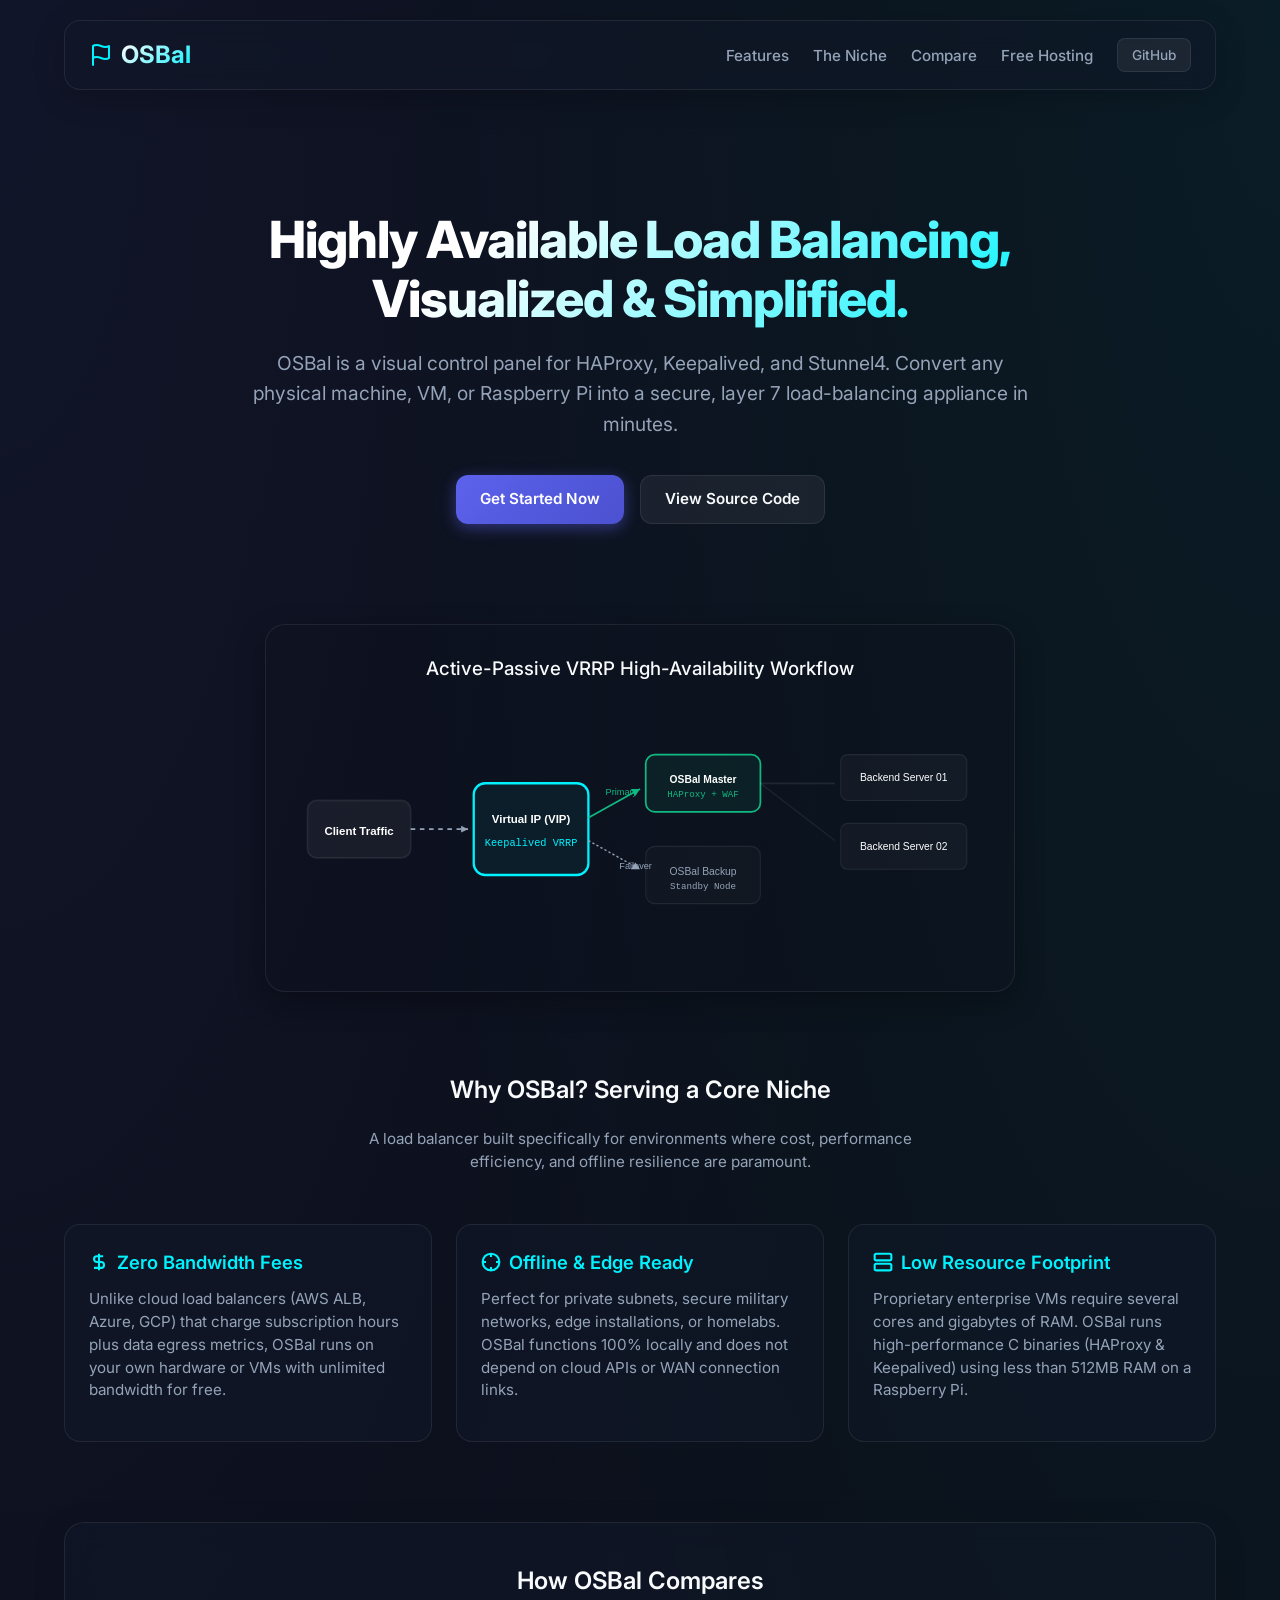
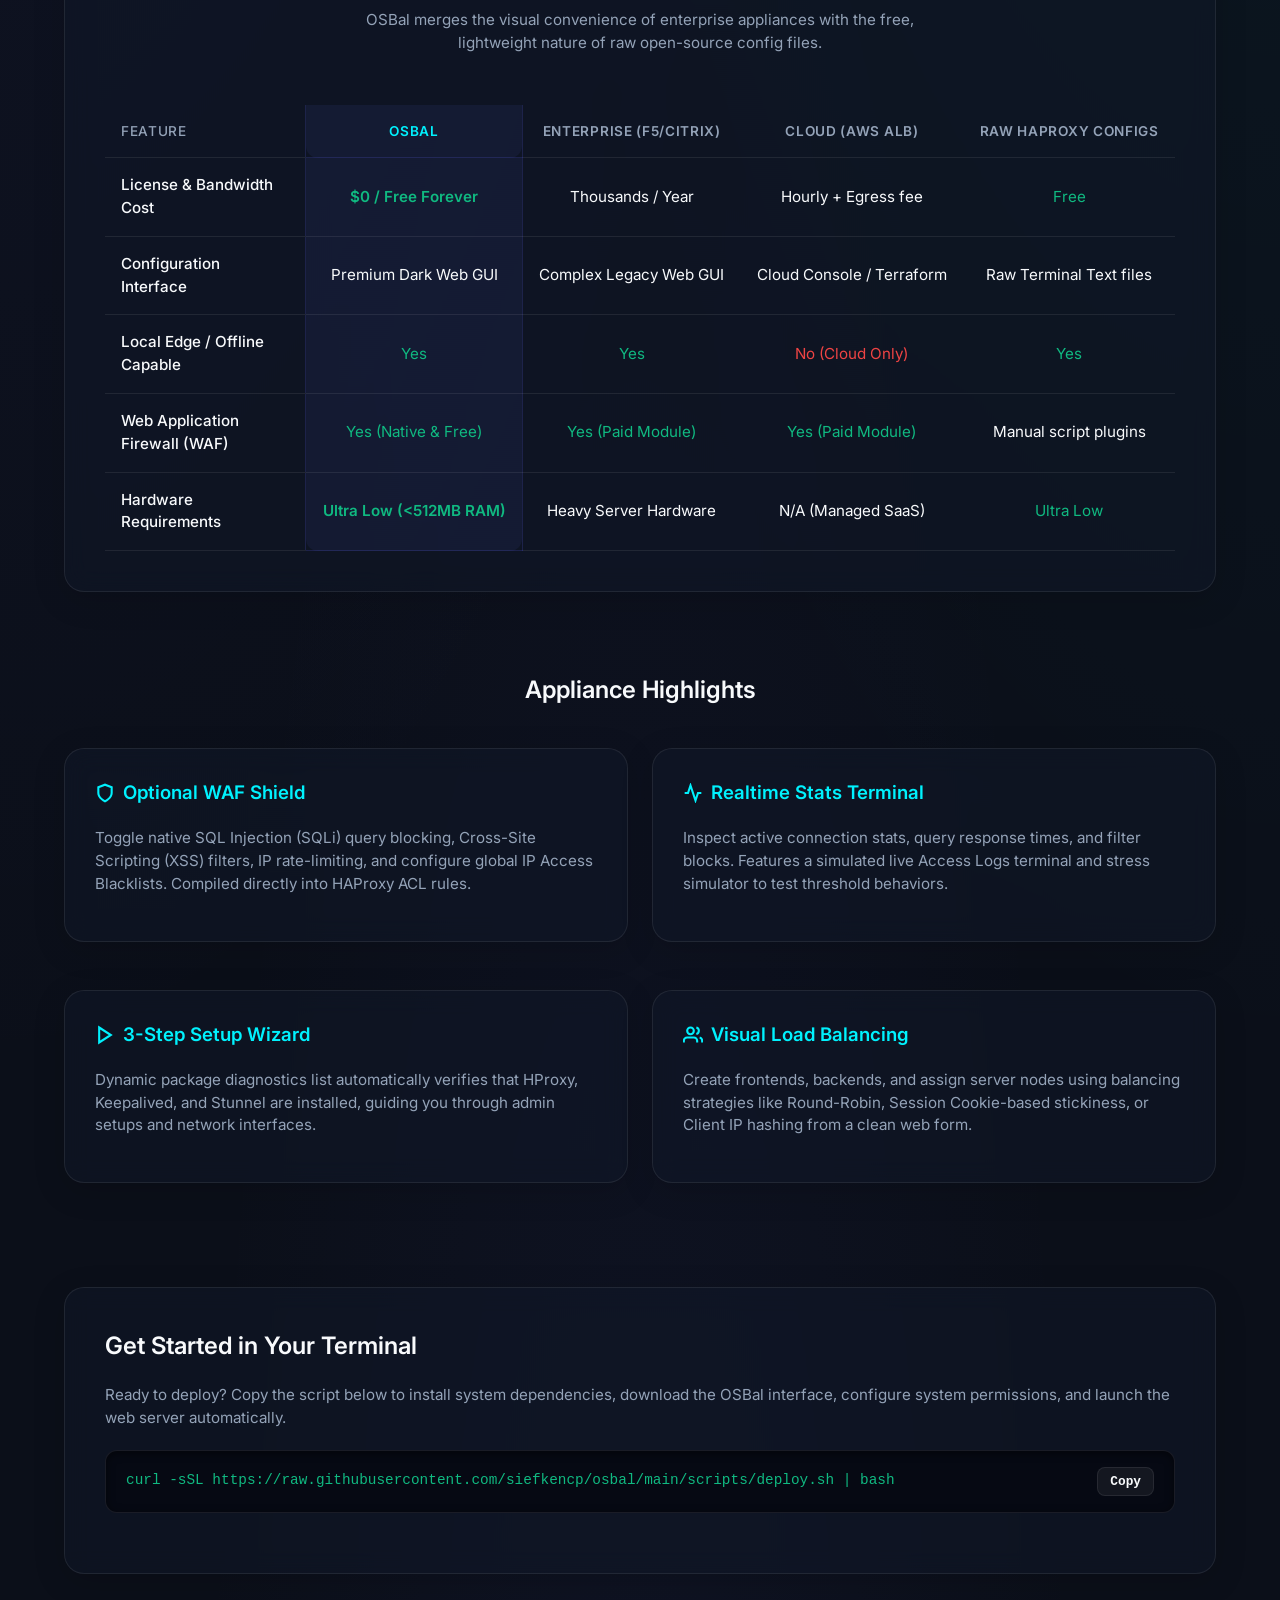
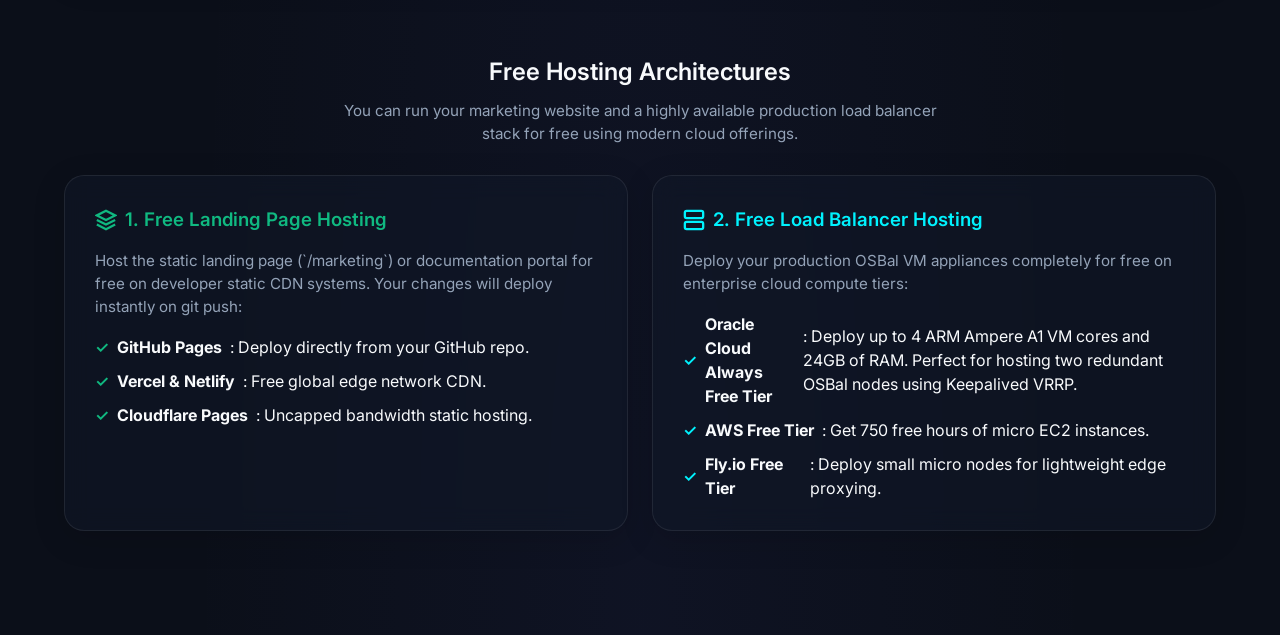
==== marketing/index.html @ f9af7995 "added marketing pages and made the install process easier" ====
<!DOCTYPE html>
<html lang="en">
<head>
    <meta charset="UTF-8">
    <meta name="viewport" content="width=device-width, initial-scale=1.0">
    <title>OSBal - Open Source Highly Available Loadbalancer Appliance</title>
    <link rel="stylesheet" href="/css/modern.css">
    <style>
        body {
            background-image: 
                radial-gradient(at 0% 0%, rgba(92, 98, 236, 0.08) 0px, transparent 50%),
                radial-gradient(at 100% 0%, rgba(0, 242, 254, 0.06) 0px, transparent 50%),
                radial-gradient(at 50% 100%, rgba(92, 98, 236, 0.05) 0px, transparent 50%);
            padding-bottom: 80px;
        }
        
        .hero {
            text-align: center;
            padding: 80px 0 60px 0;
            max-width: 800px;
            margin: 0 auto;
        }

        .hero h1 {
            font-size: 3.2rem;
            font-weight: 800;
            line-height: 1.15;
            background: linear-gradient(135deg, #ffffff 30%, var(--accent) 100%);
            -webkit-background-clip: text;
            -webkit-text-fill-color: transparent;
            margin-bottom: 20px;
            letter-spacing: -0.02em;
        }

        .hero p {
            font-size: 1.2rem;
            color: var(--text-muted);
            line-height: 1.6;
            margin-bottom: 35px;
        }

        .hero-btns {
            display: flex;
            gap: 16px;
            justify-content: center;
            flex-wrap: wrap;
        }

        /* SVG Diagram styles */
        .diagram-container {
            margin: 40px auto;
            max-width: 750px;
            background: rgba(13, 18, 30, 0.4);
            border: 1px solid var(--border-color);
            border-radius: 20px;
            padding: 30px;
            box-shadow: 0 10px 30px rgba(0,0,0,0.3);
        }

        .diagram-svg {
            width: 100%;
            height: auto;
        }

        /* Niche Section */
        .niche-container {
            display: grid;
            grid-template-columns: 1fr 1fr 1fr;
            gap: 24px;
            margin: 50px 0;
        }

        .niche-card {
            background: var(--bg-card);
            border: 1px solid var(--border-color);
            border-radius: 16px;
            padding: 24px;
            transition: transform 0.2s ease;
        }
        
        .niche-card:hover {
            transform: translateY(-2px);
            border-color: rgba(0, 242, 254, 0.25);
        }

        .niche-card h3 {
            color: var(--accent);
            font-size: 1.15rem;
            margin-bottom: 12px;
            display: flex;
            align-items: center;
            gap: 8px;
        }

        /* Feature Matrix Table */
        .matrix-table {
            width: 100%;
            border-collapse: collapse;
            margin-top: 20px;
            text-align: center;
        }

        .matrix-table th, .matrix-table td {
            padding: 16px;
            border-bottom: 1px solid var(--border-color);
        }

        .matrix-table th {
            color: var(--text-muted);
            font-size: 0.85rem;
            text-transform: uppercase;
            letter-spacing: 0.05em;
            font-weight: 600;
        }

        .matrix-table td {
            font-size: 0.95rem;
        }

        .matrix-table td:first-child, .matrix-table th:first-child {
            text-align: left;
            font-weight: 500;
            max-width: 200px;
        }
        
        .matrix-table .highlight-col {
            background: rgba(92, 98, 236, 0.08);
            border-left: 1px solid rgba(92, 98, 236, 0.2);
            border-right: 1px solid rgba(92, 98, 236, 0.2);
        }
        
        .matrix-table tr:last-child .highlight-col {
            border-bottom: 1px solid rgba(92, 98, 236, 0.2);
            border-bottom-left-radius: 12px;
            border-bottom-right-radius: 12px;
        }

        /* CLI Code Box */
        .code-box {
            background: #060913;
            border: 1px solid var(--border-color);
            border-radius: 12px;
            padding: 16px 20px;
            font-family: monospace;
            color: #10b981;
            font-size: 0.9rem;
            display: flex;
            justify-content: space-between;
            align-items: center;
            margin: 20px 0;
            box-shadow: inset 0 2px 8px rgba(0,0,0,0.5);
        }

        /* Hosting Cards */
        .hosting-grid {
            display: grid;
            grid-template-columns: 1fr 1fr;
            gap: 24px;
            margin-top: 24px;
        }

        @media (max-width: 768px) {
            .niche-container, .hosting-grid {
                grid-template-columns: 1fr;
            }
            .hero h1 {
                font-size: 2.3rem;
            }
        }
    </style>
</head>
<body>
    <div class="container">
        <!-- Header Nav -->
        <nav class="navbar-custom" style="margin-top: 20px;">
            <a class="navbar-brand-custom" href="#">
                <svg width="24" height="24" viewBox="0 0 24 24" fill="none" stroke="currentColor" stroke-width="2" stroke-linecap="round" stroke-linejoin="round" style="color: var(--accent);"><path d="M4 15s1-1 4-1 5 2 8 2 4-1 4-1V3s-1 1-4 1-5-2-8-2-4 1-4 1z"></path><line x1="4" y1="22" x2="4" y2="15"></line></svg>
                OSBal
            </a>
            <ul class="nav-links">
                <li><a href="#features">Features</a></li>
                <li><a href="#niche">The Niche</a></li>
                <li><a href="#compare">Compare</a></li>
                <li><a href="#hosting">Free Hosting</a></li>
                <li><a href="https://github.com/siefkencp/osbal" target="_blank" class="btn btn-secondary" style="padding: 6px 14px; font-size: 0.85rem; border-radius: 8px;">GitHub</a></li>
            </ul>
        </nav>

        <!-- Hero Section -->
        <header class="hero">
            <h1>Highly Available Load Balancing,<br>Visualized & Simplified.</h1>
            <p>OSBal is a visual control panel for HAProxy, Keepalived, and Stunnel4. Convert any physical machine, VM, or Raspberry Pi into a secure, layer 7 load-balancing appliance in minutes.</p>
            <div class="hero-btns">
                <a href="#install" class="btn btn-primary">Get Started Now</a>
                <a href="https://github.com/siefkencp/osbal" target="_blank" class="btn btn-secondary">View Source Code</a>
            </div>
        </header>

        <!-- Dynamic Architecture Diagram -->
        <section class="diagram-container">
            <h3 style="text-align: center; margin-bottom: 20px; font-weight: 500;">Active-Passive VRRP High-Availability Workflow</h3>
            <svg class="diagram-svg" viewBox="0 0 600 220">
                <!-- User Browser node -->
                <rect x="10" y="85" width="90" height="50" rx="8" fill="rgba(255,255,255,0.05)" stroke="var(--border-color)" stroke-width="1.5"/>
                <text x="55" y="115" fill="#fff" font-size="10" font-family="sans-serif" text-anchor="middle" font-weight="600">Client Traffic</text>
                
                <!-- Client flow line -->
                <line x1="100" y1="110" x2="150" y2="110" stroke="var(--text-muted)" stroke-width="1.5" stroke-dasharray="4"/>
                <polygon points="150,110 144,107 144,113" fill="var(--text-muted)"/>
                
                <!-- VIP node -->
                <rect x="155" y="70" width="100" height="80" rx="10" fill="rgba(0, 242, 254, 0.05)" stroke="var(--accent)" stroke-width="2"/>
                <text x="205" y="105" fill="#fff" font-size="10" font-family="sans-serif" text-anchor="middle" font-weight="600">Virtual IP (VIP)</text>
                <text x="205" y="125" fill="var(--accent)" font-size="9" font-family="monospace" text-anchor="middle">Keepalived VRRP</text>

                <!-- Flow VIP to LB Master -->
                <path d="M255,100 L300,75" stroke="var(--success)" stroke-width="1.5"/>
                <polygon points="300,75 292,75 296,81" fill="var(--success)"/>
                <text x="270" y="80" fill="var(--success)" font-size="8" font-family="sans-serif">Primary</text>

                <!-- Flow VIP to LB Backup -->
                <path d="M255,120 L300,145" stroke="var(--text-muted)" stroke-width="1.2" stroke-dasharray="2"/>
                <polygon points="300,145 296,139 292,145" fill="var(--text-muted)"/>
                <text x="282" y="145" fill="var(--text-muted)" font-size="8" font-family="sans-serif">Failover</text>

                <!-- LB Node Master -->
                <rect x="305" y="45" width="100" height="50" rx="8" fill="rgba(16, 185, 129, 0.08)" stroke="var(--success)" stroke-width="1.5"/>
                <text x="355" y="70" fill="#fff" font-size="9" font-family="sans-serif" text-anchor="middle" font-weight="600">OSBal Master</text>
                <text x="355" y="82" fill="var(--success)" font-size="8" font-family="monospace" text-anchor="middle">HAProxy + WAF</text>

                <!-- LB Node Backup -->
                <rect x="305" y="125" width="100" height="50" rx="8" fill="rgba(255,255,255,0.02)" stroke="var(--border-color)" stroke-width="1"/>
                <text x="355" y="150" fill="var(--text-muted)" font-size="9" font-family="sans-serif" text-anchor="middle">OSBal Backup</text>
                <text x="355" y="162" fill="var(--text-muted)" font-size="8" font-family="monospace" text-anchor="middle">Standby Node</text>

                <!-- Outputs lines to Backend servers -->
                <path d="M405,70 L470,70" stroke="var(--border-color)" stroke-width="1.5"/>
                <path d="M405,70 L470,120" stroke="var(--border-color)" stroke-width="1"/>
                
                <!-- Backend Server Node 1 -->
                <rect x="475" y="45" width="110" height="40" rx="6" fill="rgba(255,255,255,0.03)" stroke="var(--border-color)" stroke-width="1"/>
                <text x="530" y="68" fill="#fff" font-size="9" font-family="sans-serif" text-anchor="middle">Backend Server 01</text>
                
                <!-- Backend Server Node 2 -->
                <rect x="475" y="105" width="110" height="40" rx="6" fill="rgba(255,255,255,0.03)" stroke="var(--border-color)" stroke-width="1"/>
                <text x="530" y="128" fill="#fff" font-size="9" font-family="sans-serif" text-anchor="middle">Backend Server 02</text>
            </svg>
        </section>

        <!-- The Niche Section -->
        <section id="niche" style="margin-top: 80px;">
            <h2 style="text-align: center;">Why OSBal? Serving a Core Niche</h2>
            <p style="text-align: center; max-width: 600px; margin: 0 auto 40px auto;">A load balancer built specifically for environments where cost, performance efficiency, and offline resilience are paramount.</p>
            
            <div class="niche-container">
                <div class="niche-card">
                    <h3>
                        <svg width="20" height="20" viewBox="0 0 24 24" fill="none" stroke="currentColor" stroke-width="2.5"><path d="M12 2v20M17 5H9.5a3.5 3.5 0 0 0 0 7h5a3.5 3.5 0 0 1 0 7H6"></path></svg>
                        Zero Bandwidth Fees
                    </h3>
                    <p>Unlike cloud load balancers (AWS ALB, Azure, GCP) that charge subscription hours plus data egress metrics, OSBal runs on your own hardware or VMs with unlimited bandwidth for free.</p>
                </div>
                <div class="niche-card">
                    <h3>
                        <svg width="20" height="20" viewBox="0 0 24 24" fill="none" stroke="currentColor" stroke-width="2.5"><circle cx="12" cy="12" r="10"></circle><line x1="22" y1="12" x2="18" y2="12"></line><line x1="6" y1="12" x2="2" y2="12"></line><line x1="12" y1="6" x2="12" y2="2"></line><line x1="12" y1="22" x2="12" y2="18"></line></svg>
                        Offline & Edge Ready
                    </h3>
                    <p>Perfect for private subnets, secure military networks, edge installations, or homelabs. OSBal functions 100% locally and does not depend on cloud APIs or WAN connection links.</p>
                </div>
                <div class="niche-card">
                    <h3>
                        <svg width="20" height="20" viewBox="0 0 24 24" fill="none" stroke="currentColor" stroke-width="2.5"><rect x="2" y="2" width="20" height="8" rx="2" ry="2"></rect><rect x="2" y="14" width="20" height="8" rx="2" ry="2"></rect><line x1="6" y1="6" x2="6.01" y2="6"></line><line x1="6" y1="18" x2="6.01" y2="18"></line></svg>
                        Low Resource Footprint
                    </h3>
                    <p>Proprietary enterprise VMs require several cores and gigabytes of RAM. OSBal runs high-performance C binaries (HAProxy & Keepalived) using less than 512MB RAM on a Raspberry Pi.</p>
                </div>
            </div>
        </section>

        <!-- Comparison Matrix Section -->
        <section id="compare" class="card-glass" style="margin-top: 80px; padding: 40px;">
            <h2 style="text-align: center; margin-bottom: 10px;">How OSBal Compares</h2>
            <p style="text-align: center; max-width: 600px; margin: 0 auto 30px auto;">OSBal merges the visual convenience of enterprise appliances with the free, lightweight nature of raw open-source config files.</p>
            
            <div style="overflow-x: auto;">
                <table class="matrix-table">
                    <thead>
                        <tr>
                            <th>Feature</th>
                            <th class="highlight-col" style="color: var(--accent);">OSBal</th>
                            <th>Enterprise (F5/Citrix)</th>
                            <th>Cloud (AWS ALB)</th>
                            <th>Raw HAProxy Configs</th>
                        </tr>
                    </thead>
                    <tbody>
                        <tr>
                            <td>License & Bandwidth Cost</td>
                            <td class="highlight-col" style="color: var(--success); font-weight: 600;">$0 / Free Forever</td>
                            <td>Thousands / Year</td>
                            <td>Hourly + Egress fee</td>
                            <td style="color: var(--success);">Free</td>
                        </tr>
                        <tr>
                            <td>Configuration Interface</td>
                            <td class="highlight-col">Premium Dark Web GUI</td>
                            <td>Complex Legacy Web GUI</td>
                            <td>Cloud Console / Terraform</td>
                            <td>Raw Terminal Text files</td>
                        </tr>
                        <tr>
                            <td>Local Edge / Offline Capable</td>
                            <td class="highlight-col" style="color: var(--success);">Yes</td>
                            <td style="color: var(--success);">Yes</td>
                            <td style="color: var(--danger);">No (Cloud Only)</td>
                            <td style="color: var(--success);">Yes</td>
                        </tr>
                        <tr>
                            <td>Web Application Firewall (WAF)</td>
                            <td class="highlight-col" style="color: var(--success);">Yes (Native & Free)</td>
                            <td style="color: var(--success);">Yes (Paid Module)</td>
                            <td style="color: var(--success);">Yes (Paid Module)</td>
                            <td>Manual script plugins</td>
                        </tr>
                        <tr>
                            <td>Hardware Requirements</td>
                            <td class="highlight-col" style="color: var(--success); font-weight:600;">Ultra Low (&lt;512MB RAM)</td>
                            <td>Heavy Server Hardware</td>
                            <td>N/A (Managed SaaS)</td>
                            <td style="color: var(--success);">Ultra Low</td>
                        </tr>
                    </tbody>
                </table>
            </div>
        </section>

        <!-- Features Section -->
        <section id="features" style="margin-top: 80px;">
            <h2 style="text-align: center; margin-bottom: 40px;">Appliance Highlights</h2>
            <div class="grid-2">
                <div class="card-glass">
                    <h3 style="color: var(--accent); display:flex; align-items:center; gap:8px;">
                        <svg width="20" height="20" viewBox="0 0 24 24" fill="none" stroke="currentColor" stroke-width="2.5"><path d="M12 22s8-4 8-10V5l-8-3-8 3v7c0 6 8 10 8 10z"></path></svg>
                        Optional WAF Shield
                    </h3>
                    <p>Toggle native SQL Injection (SQLi) query blocking, Cross-Site Scripting (XSS) filters, IP rate-limiting, and configure global IP Access Blacklists. Compiled directly into HAProxy ACL rules.</p>
                </div>
                <div class="card-glass">
                    <h3 style="color: var(--accent); display:flex; align-items:center; gap:8px;">
                        <svg width="20" height="20" viewBox="0 0 24 24" fill="none" stroke="currentColor" stroke-width="2.5"><polyline points="22 12 18 12 15 21 9 3 6 12 2 12"></polyline></svg>
                        Realtime Stats Terminal
                    </h3>
                    <p>Inspect active connection stats, query response times, and filter blocks. Features a simulated live Access Logs terminal and stress simulator to test threshold behaviors.</p>
                </div>
                <div class="card-glass">
                    <h3 style="color: var(--accent); display:flex; align-items:center; gap:8px;">
                        <svg width="20" height="20" viewBox="0 0 24 24" fill="none" stroke="currentColor" stroke-width="2.5"><polygon points="5 3 19 12 5 21 5 3"></polygon></svg>
                        3-Step Setup Wizard
                    </h3>
                    <p>Dynamic package diagnostics list automatically verifies that HProxy, Keepalived, and Stunnel are installed, guiding you through admin setups and network interfaces.</p>
                </div>
                <div class="card-glass">
                    <h3 style="color: var(--accent); display:flex; align-items:center; gap:8px;">
                        <svg width="20" height="20" viewBox="0 0 24 24" fill="none" stroke="currentColor" stroke-width="2.5"><path d="M17 21v-2a4 4 0 0 0-4-4H5a4 4 0 0 0-4 4v2"></path><circle cx="9" cy="7" r="4"></circle><path d="M23 21v-2a4 4 0 0 0-3-3.87"></path><path d="M16 3.13a4 4 0 0 1 0 7.75"></path></svg>
                        Visual Load Balancing
                    </h3>
                    <p>Create frontends, backends, and assign server nodes using balancing strategies like Round-Robin, Session Cookie-based stickiness, or Client IP hashing from a clean web form.</p>
                </div>
            </div>
        </section>

        <!-- Install Commands Section -->
        <section id="install" class="card-glass" style="margin-top: 80px; padding: 40px;">
            <h2>Get Started in Your Terminal</h2>
            <p>Ready to deploy? Copy the script below to install system dependencies, download the OSBal interface, configure system permissions, and launch the web server automatically.</p>
            
            <div class="code-box">
                <span id="install-cmd">curl -sSL https://raw.githubusercontent.com/siefkencp/osbal/main/scripts/deploy.sh | bash</span>
                <button class="btn btn-secondary" onclick="navigator.clipboard.writeText(document.getElementById('install-cmd').innerText); alert('Copied deployment script!');" style="padding: 6px 12px; font-size: 0.8rem; border-radius: 8px;">Copy</button>
            </div>
        </section>

        <!-- Free Hosting Guide Section -->
        <section id="hosting" style="margin-top: 80px;">
            <h2 style="text-align: center; margin-bottom: 10px;">Free Hosting Architectures</h2>
            <p style="text-align: center; max-width: 600px; margin: 0 auto 30px auto;">You can run your marketing website and a highly available production load balancer stack for free using modern cloud offerings.</p>
            
            <div class="hosting-grid">
                <!-- Static Landing Page Hosting -->
                <div class="card-glass" style="padding: 30px;">
                    <h3 style="color: var(--success); display:flex; align-items:center; gap:8px; margin-bottom: 16px;">
                        <svg width="22" height="22" viewBox="0 0 24 24" fill="none" stroke="currentColor" stroke-width="2.5"><polygon points="12 2 2 7 12 12 22 7 12 2"></polygon><polyline points="2 17 12 22 22 17"></polyline><polyline points="2 12 12 17 22 12"></polyline></svg>
                        1. Free Landing Page Hosting
                    </h3>
                    <p>Host the static landing page (`/marketing`) or documentation portal for free on developer static CDN systems. Your changes will deploy instantly on git push:</p>
                    <ul style="list-style: none; margin-top: 16px; display: flex; flex-direction: column; gap: 10px;">
                        <li style="display:flex; align-items:center; gap:8px;">
                            <span style="color: var(--success); font-weight:600;">✓</span> <strong>GitHub Pages</strong>: Deploy directly from your GitHub repo.
                        </li>
                        <li style="display:flex; align-items:center; gap:8px;">
                            <span style="color: var(--success); font-weight:600;">✓</span> <strong>Vercel & Netlify</strong>: Free global edge network CDN.
                        </li>
                        <li style="display:flex; align-items:center; gap:8px;">
                            <span style="color: var(--success); font-weight:600;">✓</span> <strong>Cloudflare Pages</strong>: Uncapped bandwidth static hosting.
                        </li>
                    </ul>
                </div>

                <!-- Load Balancer Appliance Hosting -->
                <div class="card-glass" style="padding: 30px;">
                    <h3 style="color: var(--accent); display:flex; align-items:center; gap:8px; margin-bottom: 16px;">
                        <svg width="22" height="22" viewBox="0 0 24 24" fill="none" stroke="currentColor" stroke-width="2.5"><rect x="2" y="2" width="20" height="8" rx="2" ry="2"></rect><rect x="2" y="14" width="20" height="8" rx="2" ry="2"></rect><line x1="6" y1="6" x2="6.01" y2="6"></line><line x1="6" y1="18" x2="6.01" y2="18"></line></svg>
                        2. Free Load Balancer Hosting
                    </h3>
                    <p>Deploy your production OSBal VM appliances completely for free on enterprise cloud compute tiers:</p>
                    <ul style="list-style: none; margin-top: 16px; display: flex; flex-direction: column; gap: 10px;">
                        <li style="display:flex; align-items:center; gap:8px;">
                            <span style="color: var(--accent); font-weight:600;">✓</span> <strong>Oracle Cloud Always Free Tier</strong>: Deploy up to 4 ARM Ampere A1 VM cores and 24GB of RAM. Perfect for hosting two redundant OSBal nodes using Keepalived VRRP.
                        </li>
                        <li style="display:flex; align-items:center; gap:8px;">
                            <span style="color: var(--accent); font-weight:600;">✓</span> <strong>AWS Free Tier</strong>: Get 750 free hours of micro EC2 instances.
                        </li>
                        <li style="display:flex; align-items:center; gap:8px;">
                            <span style="color: var(--accent); font-weight:600;">✓</span> <strong>Fly.io Free Tier</strong>: Deploy small micro nodes for lightweight edge proxying.
                        </li>
                    </ul>
                </div>
            </div>
        </section>
    </div>
</body>
</html>
---- css/modern.css ----
@import url('https://fonts.googleapis.com/css2?family=Inter:wght@300;400;500;600;700&display=swap');

:root {
    --bg-main: #0b0f19;
    --bg-card: rgba(17, 25, 40, 0.55);
    --border-color: rgba(255, 255, 255, 0.08);
    --primary: #5c62ec;
    --primary-hover: #4b51cf;
    --primary-glow: rgba(92, 98, 236, 0.45);
    --accent: #00f2fe;
    --accent-glow: rgba(0, 242, 254, 0.3);
    --text-main: #f8fafc;
    --text-muted: #94a3b8;
    --success: #10b981;
    --danger: #ef4444;
    --warning: #f59e0b;
}

* {
    box-sizing: border-box;
    margin: 0;
    padding: 0;
}

body {
    font-family: 'Inter', -apple-system, BlinkMacSystemFont, "Segoe UI", Roboto, Helvetica, Arial, sans-serif;
    background-color: var(--bg-main);
    background-image: 
        radial-gradient(at 10% 10%, rgba(92, 98, 236, 0.08) 0px, transparent 50%),
        radial-gradient(at 90% 90%, rgba(0, 242, 254, 0.05) 0px, transparent 50%);
    color: var(--text-main);
    min-height: 100vh;
    padding-bottom: 50px;
    line-height: 1.5;
}

.container {
    max-width: 1200px;
    margin: 0 auto;
    padding: 0 24px;
}

/* Header & Navbar */
.navbar-custom {
    background: var(--bg-card);
    backdrop-filter: blur(12px);
    -webkit-backdrop-filter: blur(12px);
    border: 1px solid var(--border-color);
    border-radius: 16px;
    padding: 16px 24px;
    margin-bottom: 40px;
    display: flex;
    justify-content: space-between;
    align-items: center;
    box-shadow: 0 8px 32px 0 rgba(0, 0, 0, 0.2);
}

.navbar-brand-custom {
    font-size: 1.5rem;
    font-weight: 700;
    color: var(--text-main);
    text-decoration: none;
    background: linear-gradient(135deg, var(--text-main) 30%, var(--accent) 100%);
    -webkit-background-clip: text;
    -webkit-text-fill-color: transparent;
    display: flex;
    align-items: center;
    gap: 8px;
}

.nav-links {
    display: flex;
    gap: 24px;
    list-style: none;
    align-items: center;
}

.nav-links a {
    color: var(--text-muted);
    text-decoration: none;
    font-size: 0.95rem;
    font-weight: 500;
    transition: color 0.2s ease, transform 0.2s ease;
}

.nav-links a:hover, .nav-links .active a {
    color: var(--text-main);
    text-shadow: 0 0 10px rgba(255, 255, 255, 0.3);
}

/* Dropdown Menu */
.dropdown-custom {
    position: relative;
}

.dropdown-menu-custom {
    display: none;
    position: absolute;
    top: calc(100% + 12px);
    right: 0;
    background: rgba(13, 18, 30, 0.95);
    backdrop-filter: blur(16px);
    -webkit-backdrop-filter: blur(16px);
    border: 1px solid var(--border-color);
    border-radius: 12px;
    min-width: 200px;
    padding: 8px;
    z-index: 100;
    box-shadow: 0 10px 25px rgba(0,0,0,0.4);
}

.dropdown-custom:hover .dropdown-menu-custom {
    display: block;
}

.dropdown-menu-custom a {
    display: block;
    padding: 10px 14px;
    font-size: 0.9rem;
    border-radius: 8px;
}

.dropdown-menu-custom a:hover {
    background: rgba(255, 255, 255, 0.05);
    color: var(--accent);
}

/* Glassmorphism Cards */
.card-glass {
    background: var(--bg-card);
    backdrop-filter: blur(12px);
    -webkit-backdrop-filter: blur(12px);
    border: 1px solid var(--border-color);
    border-radius: 20px;
    padding: 30px;
    box-shadow: 0 8px 32px 0 rgba(0, 0, 0, 0.15);
    margin-bottom: 24px;
    transition: transform 0.3s cubic-bezier(0.16, 1, 0.3, 1), box-shadow 0.3s ease;
}

.card-glass:hover {
    transform: translateY(-2px);
    box-shadow: 0 12px 40px 0 rgba(92, 98, 236, 0.08);
}

/* Headings */
h1, h2, h3, h4 {
    font-weight: 600;
    color: var(--text-main);
    margin-bottom: 20px;
}

p {
    color: var(--text-muted);
    font-size: 0.95rem;
    margin-bottom: 15px;
}

/* Form Styles */
.form-group {
    margin-bottom: 20px;
}

.form-label {
    display: block;
    color: var(--text-muted);
    font-size: 0.85rem;
    font-weight: 600;
    text-transform: uppercase;
    letter-spacing: 0.05em;
    margin-bottom: 8px;
}

.form-control {
    width: 100%;
    background: rgba(255, 255, 255, 0.04);
    border: 1px solid var(--border-color);
    border-radius: 12px;
    padding: 14px 16px;
    font-family: inherit;
    font-size: 0.95rem;
    color: var(--text-main);
    outline: none;
    transition: border-color 0.2s, box-shadow 0.2s, background-color 0.2s;
}

.form-control:focus {
    border-color: var(--primary);
    box-shadow: 0 0 0 3px var(--primary-glow);
    background: rgba(255, 255, 255, 0.06);
}

.form-control::placeholder {
    color: rgba(255, 255, 255, 0.25);
}

/* Custom Radios and Checkboxes */
.radio-group {
    display: flex;
    flex-direction: column;
    gap: 12px;
    margin-top: 8px;
}

.radio-label {
    display: flex;
    align-items: center;
    gap: 10px;
    cursor: pointer;
    color: var(--text-muted);
    font-size: 0.95rem;
    transition: color 0.2s;
}

.radio-label:hover {
    color: var(--text-main);
}

.radio-label input[type="radio"] {
    appearance: none;
    background-color: rgba(255, 255, 255, 0.05);
    border: 1px solid var(--border-color);
    width: 20px;
    height: 20px;
    border-radius: 50%;
    outline: none;
    display: grid;
    place-content: center;
    transition: border-color 0.2s, background-color 0.2s;
}

.radio-label input[type="radio"]::before {
    content: "";
    width: 10px;
    height: 10px;
    border-radius: 50%;
    transform: scale(0);
    transition: transform 0.15s ease-in-out;
    background-color: var(--accent);
    box-shadow: 0 0 10px var(--accent-glow);
}

.radio-label input[type="radio"]:checked {
    border-color: var(--accent);
    background-color: rgba(0, 242, 254, 0.1);
}

.radio-label input[type="radio"]:checked::before {
    transform: scale(1);
}

/* Buttons */
.btn {
    display: inline-flex;
    align-items: center;
    justify-content: center;
    padding: 12px 24px;
    font-family: inherit;
    font-size: 0.95rem;
    font-weight: 600;
    border-radius: 12px;
    border: none;
    cursor: pointer;
    transition: all 0.2s ease;
    text-decoration: none;
    gap: 8px;
}

.btn-primary {
    background: linear-gradient(135deg, var(--primary) 0%, var(--primary-hover) 100%);
    color: #fff;
    box-shadow: 0 4px 15px var(--primary-glow);
}

.btn-primary:hover {
    transform: translateY(-1px);
    box-shadow: 0 6px 20px var(--primary-glow);
    filter: brightness(1.1);
}

.btn-secondary {
    background: rgba(255, 255, 255, 0.06);
    border: 1px solid var(--border-color);
    color: var(--text-main);
}

.btn-secondary:hover {
    background: rgba(255, 255, 255, 0.1);
}

.btn-danger {
    background: var(--danger);
    color: #fff;
    box-shadow: 0 4px 15px rgba(239, 68, 68, 0.3);
}

.btn-danger:hover {
    transform: translateY(-1px);
    box-shadow: 0 6px 20px rgba(239, 68, 68, 0.4);
}

/* Badge/Labels */
.badge {
    display: inline-block;
    padding: 4px 8px;
    border-radius: 6px;
    font-size: 0.75rem;
    font-weight: 600;
    text-transform: uppercase;
    letter-spacing: 0.05em;
}

.badge-success {
    background: rgba(16, 185, 129, 0.15);
    color: var(--success);
    border: 1px solid rgba(16, 185, 129, 0.2);
}

.badge-danger {
    background: rgba(239, 68, 68, 0.15);
    color: var(--danger);
    border: 1px solid rgba(239, 68, 68, 0.2);
}

/* List Groups */
.list-group {
    display: flex;
    flex-direction: column;
    gap: 12px;
}

.list-item {
    background: rgba(255, 255, 255, 0.02);
    border: 1px solid var(--border-color);
    border-radius: 12px;
    padding: 16px 20px;
    display: flex;
    justify-content: space-between;
    align-items: center;
    transition: background-color 0.2s, border-color 0.2s;
    text-decoration: none;
    color: inherit;
}

.list-item:hover {
    background: rgba(255, 255, 255, 0.04);
    border-color: rgba(255, 255, 255, 0.15);
}

/* Table styles */
.table-custom {
    width: 100%;
    border-collapse: collapse;
    margin-top: 20px;
}

.table-custom th, .table-custom td {
    padding: 14px 16px;
    text-align: left;
    border-bottom: 1px solid var(--border-color);
}

.table-custom th {
    color: var(--text-muted);
    font-size: 0.8rem;
    font-weight: 600;
    text-transform: uppercase;
    letter-spacing: 0.05em;
}

.table-custom td {
    font-size: 0.95rem;
}

/* Layout helpers */
.grid-2 {
    display: grid;
    grid-template-columns: 1fr 1fr;
    gap: 24px;
}

@media (max-width: 768px) {
    .grid-2 {
        grid-template-columns: 1fr;
    }
    .navbar-custom {
        flex-direction: column;
        gap: 16px;
    }
}

/* SVG Chart styling */
.chart-svg {
    width: 100%;
    height: 250px;
}

.chart-grid {
    stroke: rgba(255, 255, 255, 0.05);
    stroke-width: 1px;
}

.chart-line {
    fill: none;
    stroke: var(--accent);
    stroke-width: 3px;
    stroke-linecap: round;
}

.chart-area {
    fill: url(#chart-gradient);
    opacity: 0.35;
}
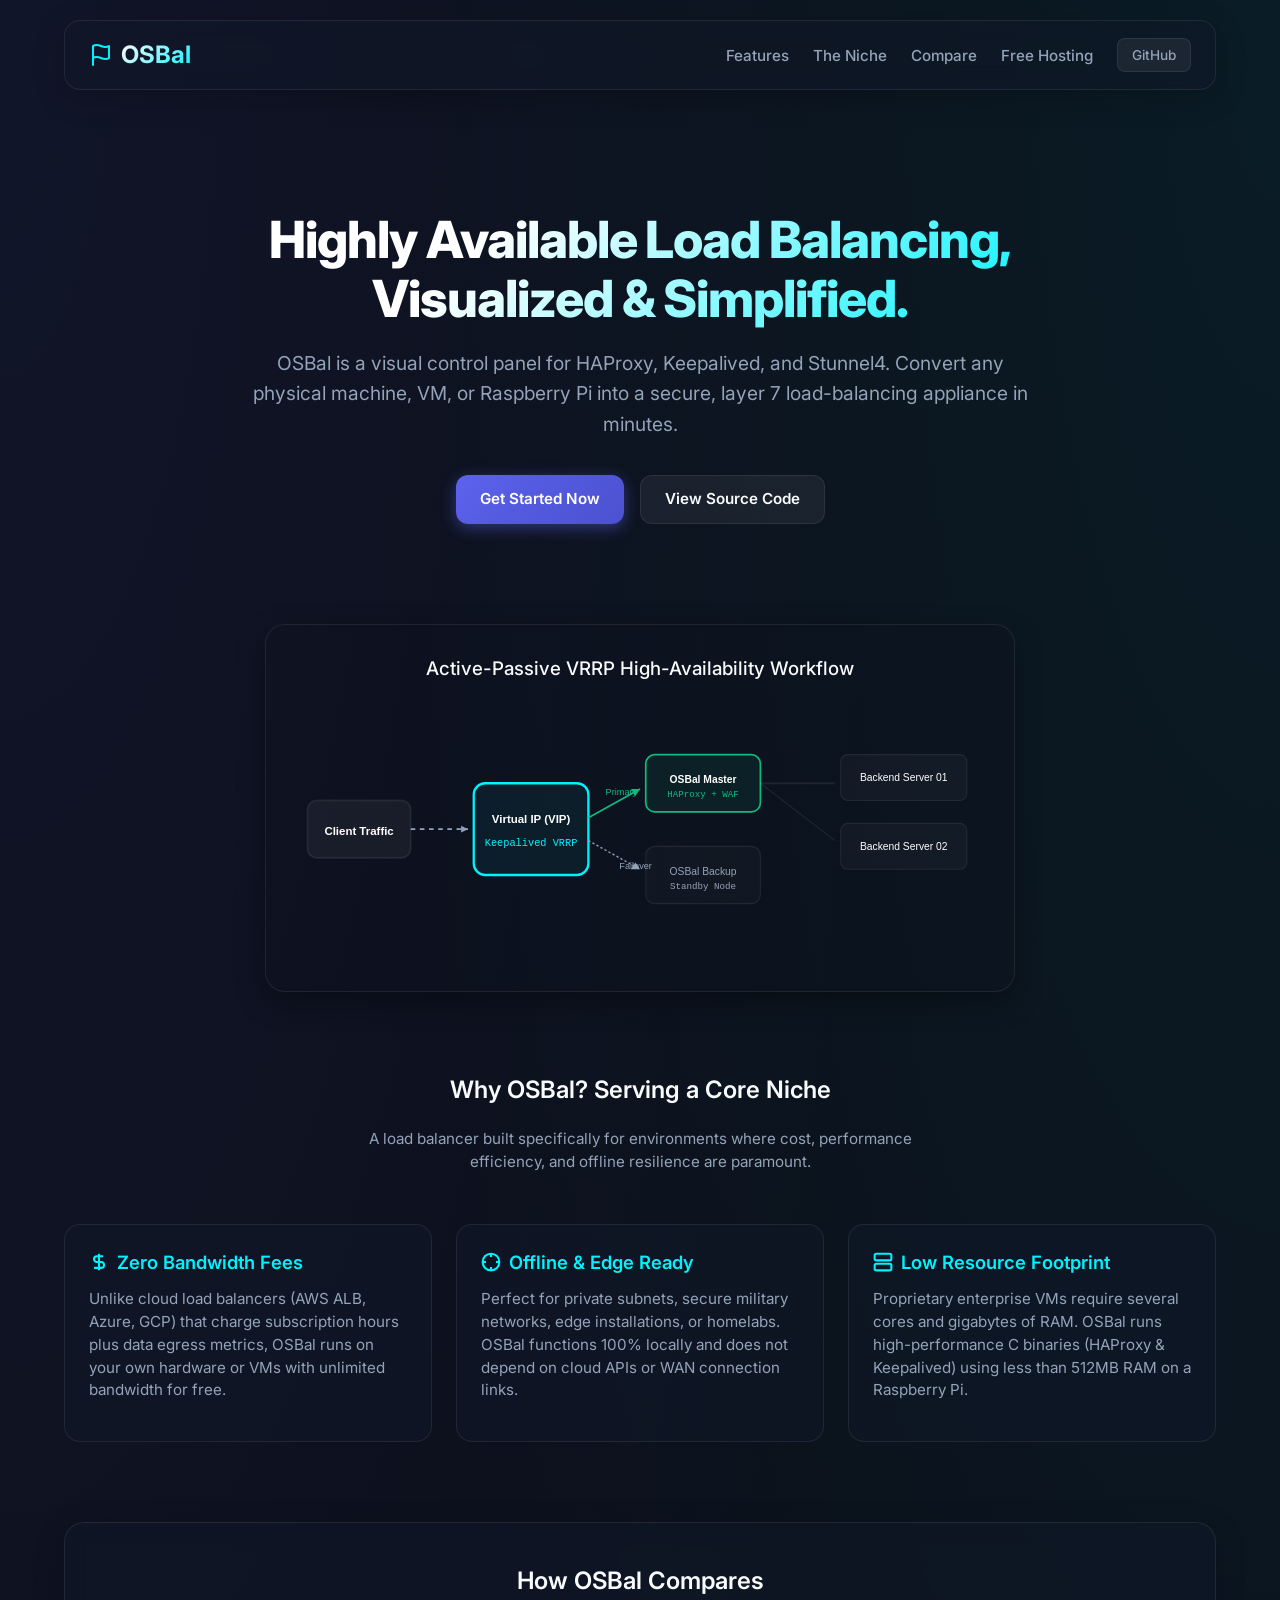
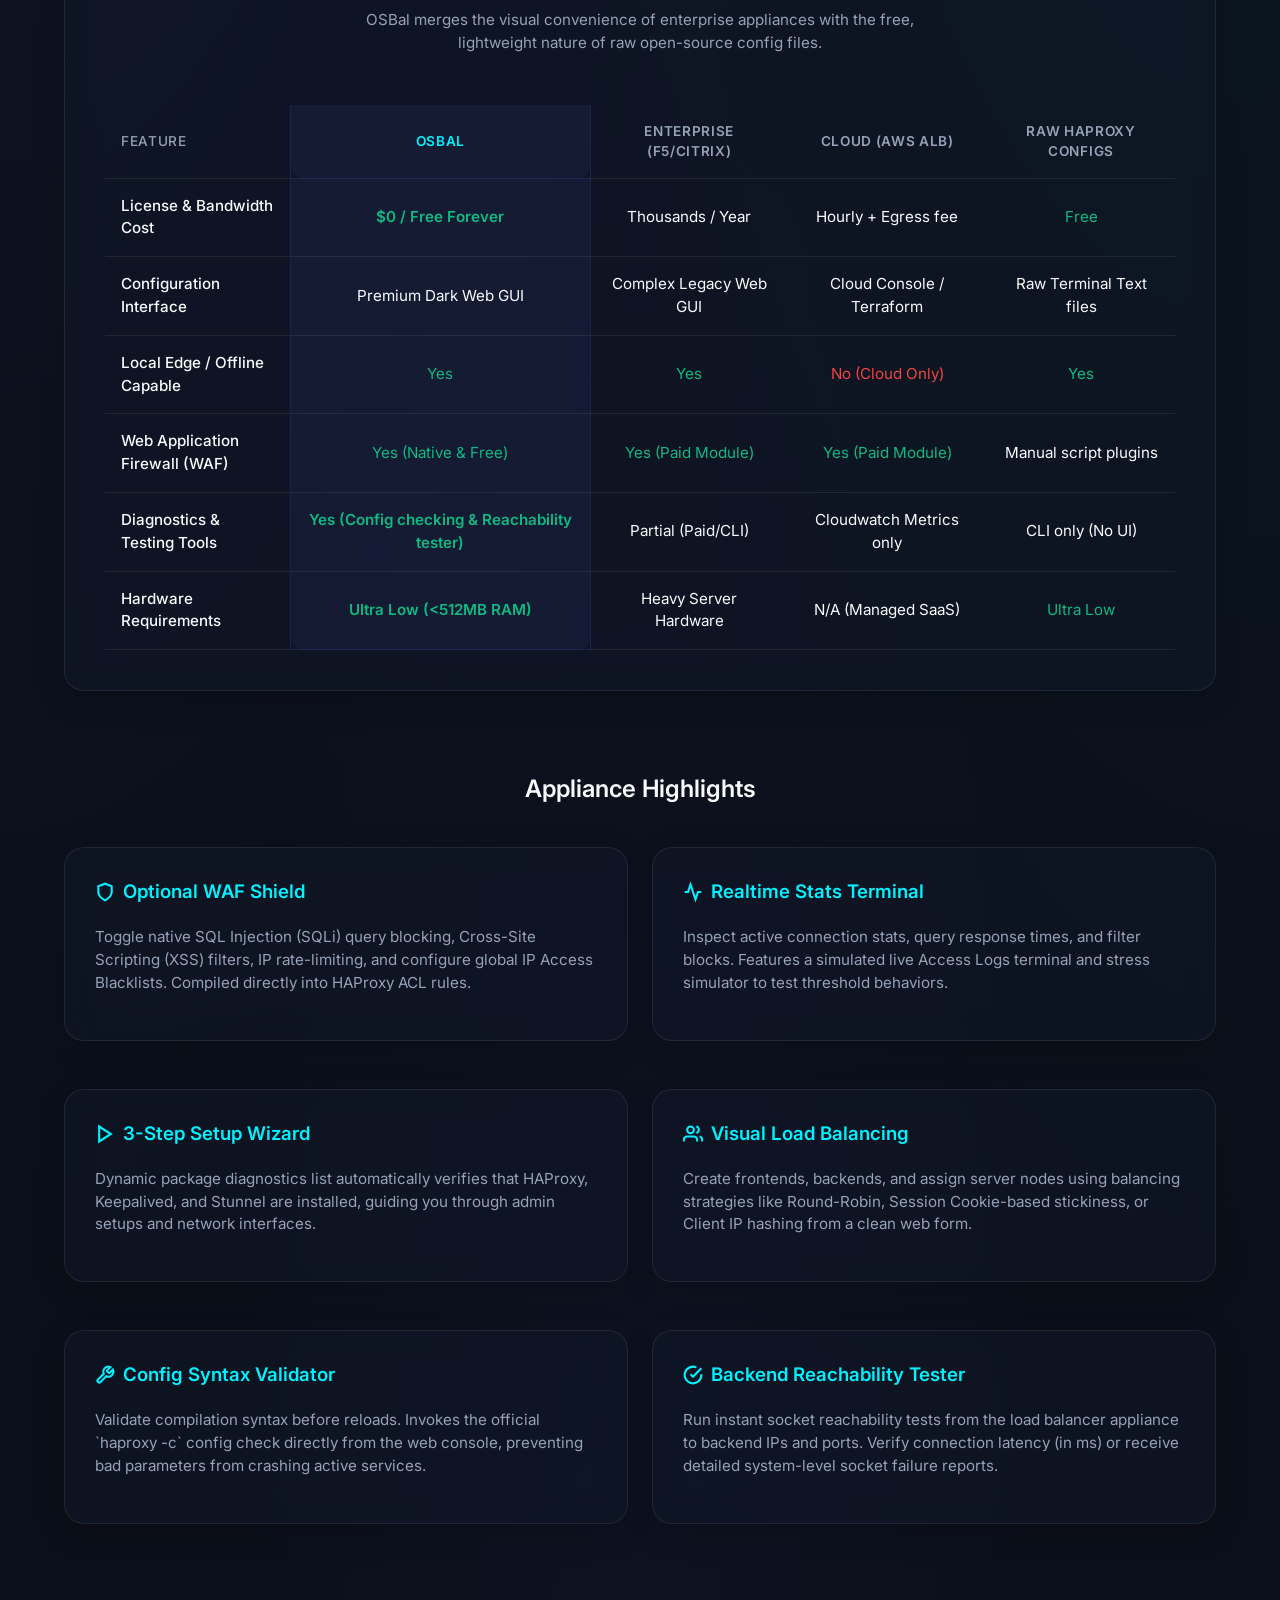
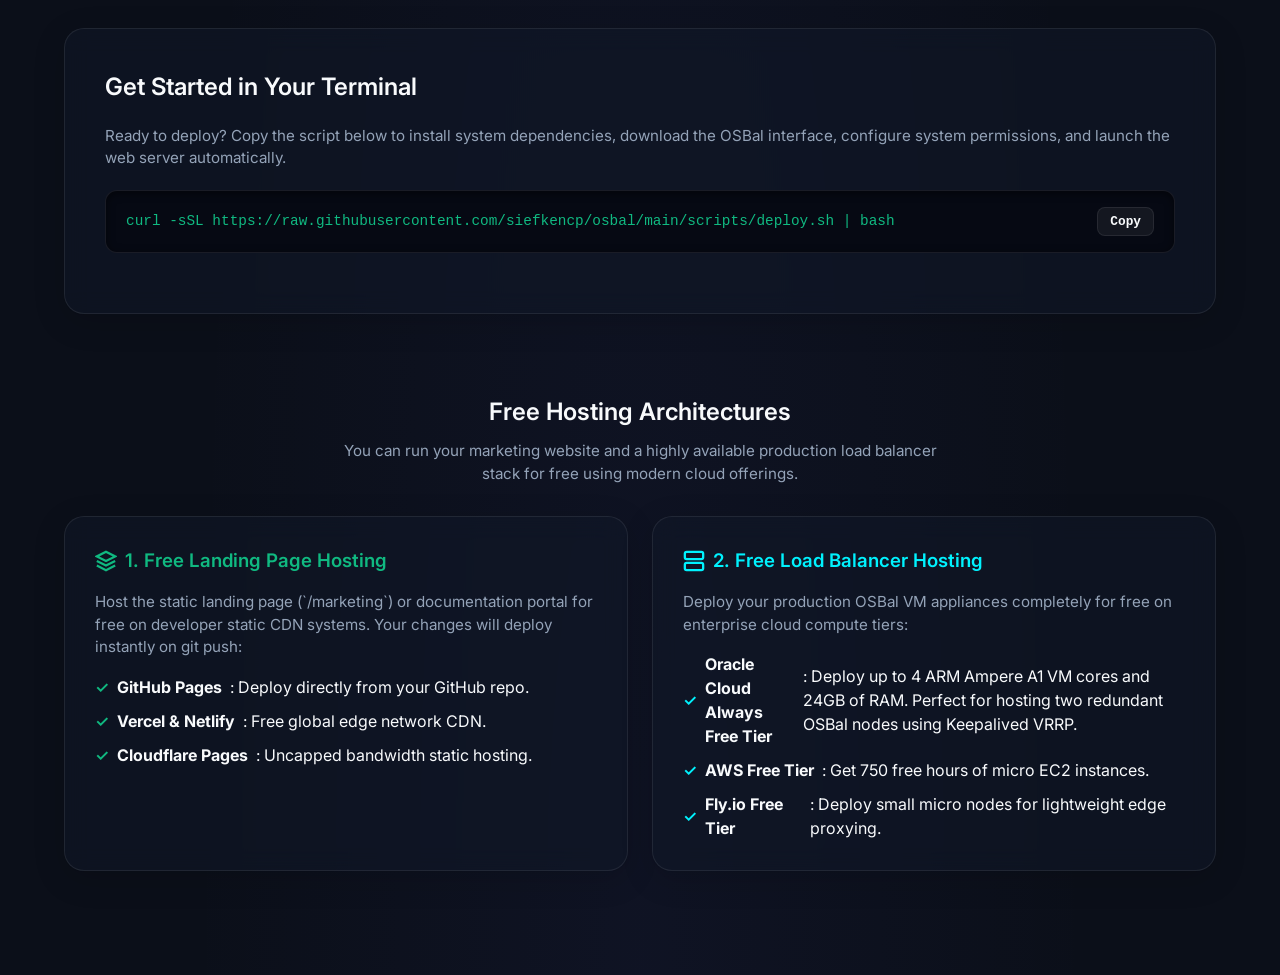
==== commit 8208f5fd: "updating the marketing page" ====
--- a/marketing/index.html
+++ b/marketing/index.html
@@ -323,6 +323,13 @@
                             <td>Manual script plugins</td>
                         </tr>
                         <tr>
+                            <td>Diagnostics & Testing Tools</td>
+                            <td class="highlight-col" style="color: var(--success); font-weight: 600;">Yes (Config checking & Reachability tester)</td>
+                            <td>Partial (Paid/CLI)</td>
+                            <td>Cloudwatch Metrics only</td>
+                            <td>CLI only (No UI)</td>
+                        </tr>
+                        <tr>
                             <td>Hardware Requirements</td>
                             <td class="highlight-col" style="color: var(--success); font-weight:600;">Ultra Low (&lt;512MB RAM)</td>
                             <td>Heavy Server Hardware</td>
@@ -357,7 +364,7 @@
                         <svg width="20" height="20" viewBox="0 0 24 24" fill="none" stroke="currentColor" stroke-width="2.5"><polygon points="5 3 19 12 5 21 5 3"></polygon></svg>
                         3-Step Setup Wizard
                     </h3>
-                    <p>Dynamic package diagnostics list automatically verifies that HProxy, Keepalived, and Stunnel are installed, guiding you through admin setups and network interfaces.</p>
+                    <p>Dynamic package diagnostics list automatically verifies that HAProxy, Keepalived, and Stunnel are installed, guiding you through admin setups and network interfaces.</p>
                 </div>
                 <div class="card-glass">
                     <h3 style="color: var(--accent); display:flex; align-items:center; gap:8px;">
@@ -365,6 +372,20 @@
                         Visual Load Balancing
                     </h3>
                     <p>Create frontends, backends, and assign server nodes using balancing strategies like Round-Robin, Session Cookie-based stickiness, or Client IP hashing from a clean web form.</p>
+                </div>
+                <div class="card-glass">
+                    <h3 style="color: var(--accent); display:flex; align-items:center; gap:8px;">
+                        <svg width="20" height="20" viewBox="0 0 24 24" fill="none" stroke="currentColor" stroke-width="2.5"><path d="M14.7 6.3a1 1 0 0 0 0 1.4l1.6 1.6a1 1 0 0 0 1.4 0l3.77-3.77a6 6 0 0 1-7.94 7.94l-6.91 6.91a2.12 2.12 0 0 1-3-3l6.91-6.91a6 6 0 0 1 7.94-7.94l-3.76 3.76z"></path></svg>
+                        Config Syntax Validator
+                    </h3>
+                    <p>Validate compilation syntax before reloads. Invokes the official `haproxy -c` config check directly from the web console, preventing bad parameters from crashing active services.</p>
+                </div>
+                <div class="card-glass">
+                    <h3 style="color: var(--accent); display:flex; align-items:center; gap:8px;">
+                        <svg width="20" height="20" viewBox="0 0 24 24" fill="none" stroke="currentColor" stroke-width="2.5"><path d="M22 11.08V12a10 10 0 1 1-5.93-9.14"></path><polyline points="22 4 12 14.01 9 11.01"></polyline></svg>
+                        Backend Reachability Tester
+                    </h3>
+                    <p>Run instant socket reachability tests from the load balancer appliance to backend IPs and ports. Verify connection latency (in ms) or receive detailed system-level socket failure reports.</p>
                 </div>
             </div>
         </section>
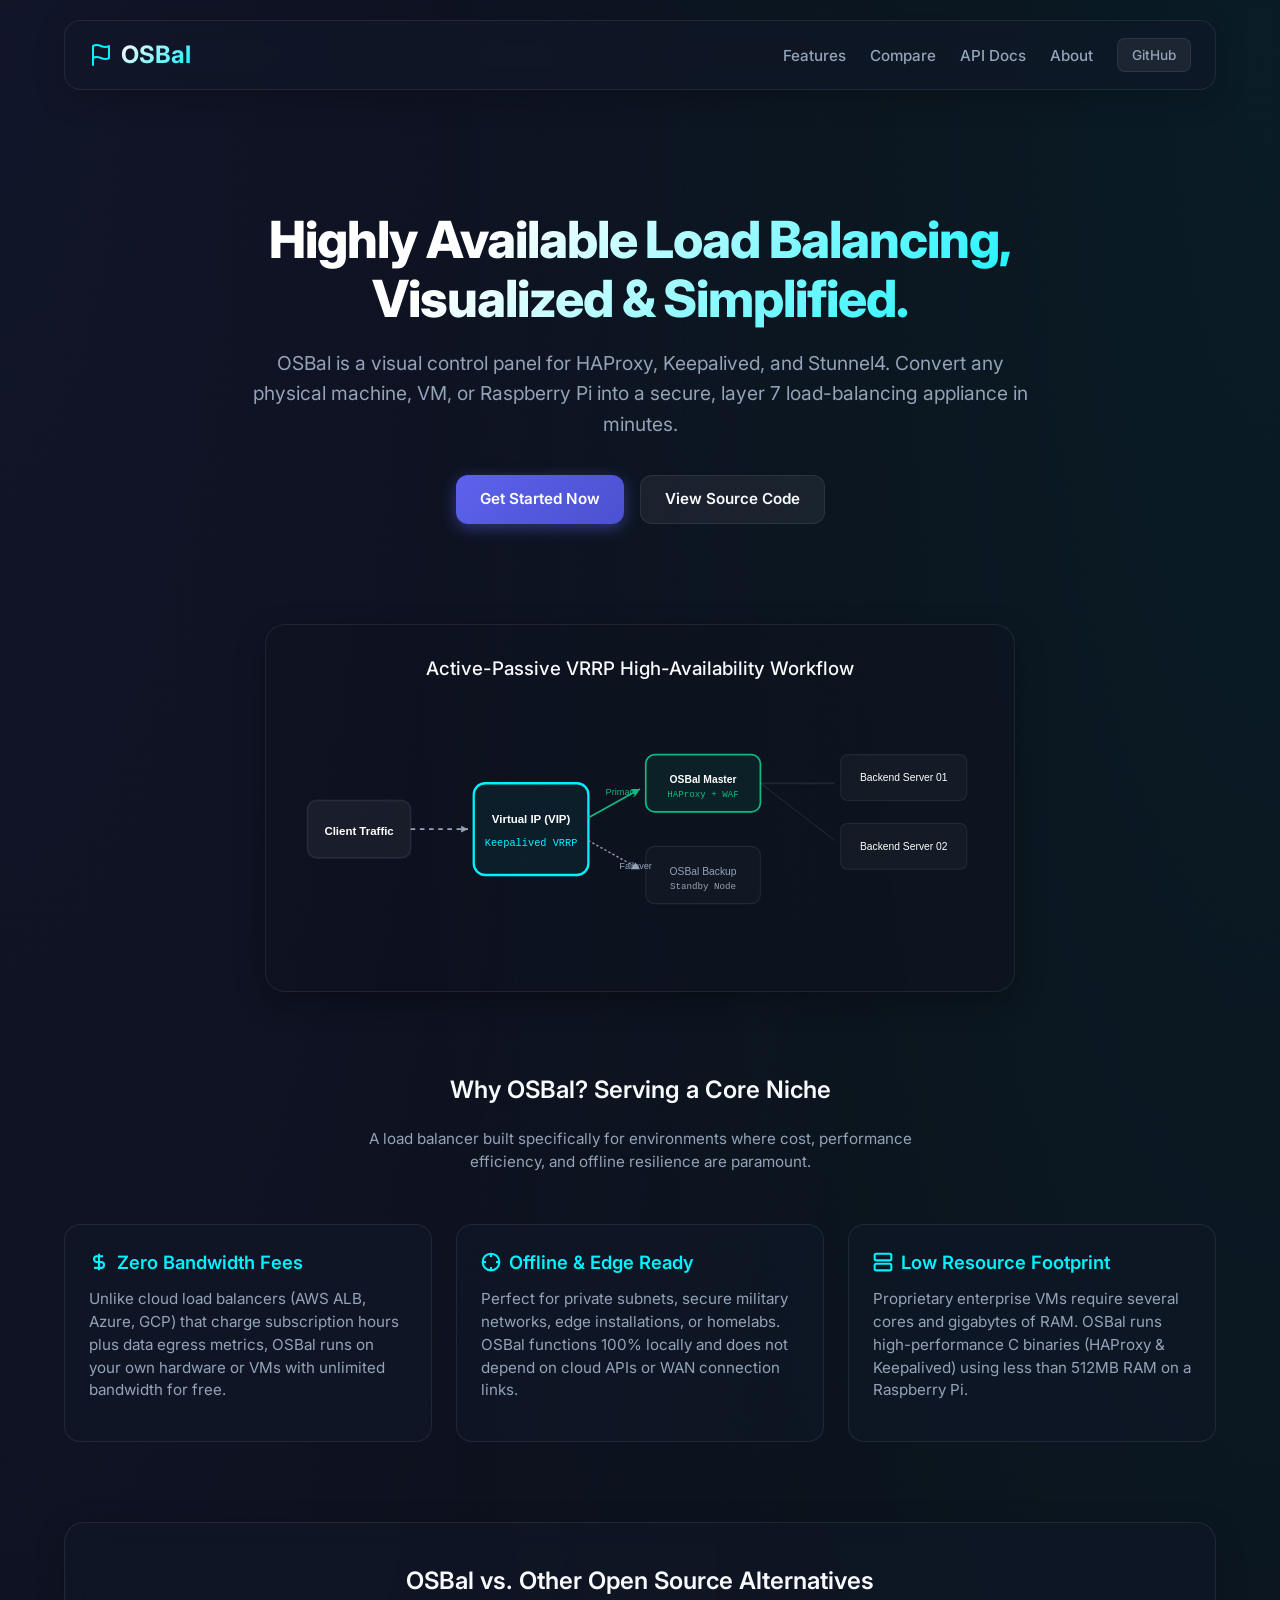
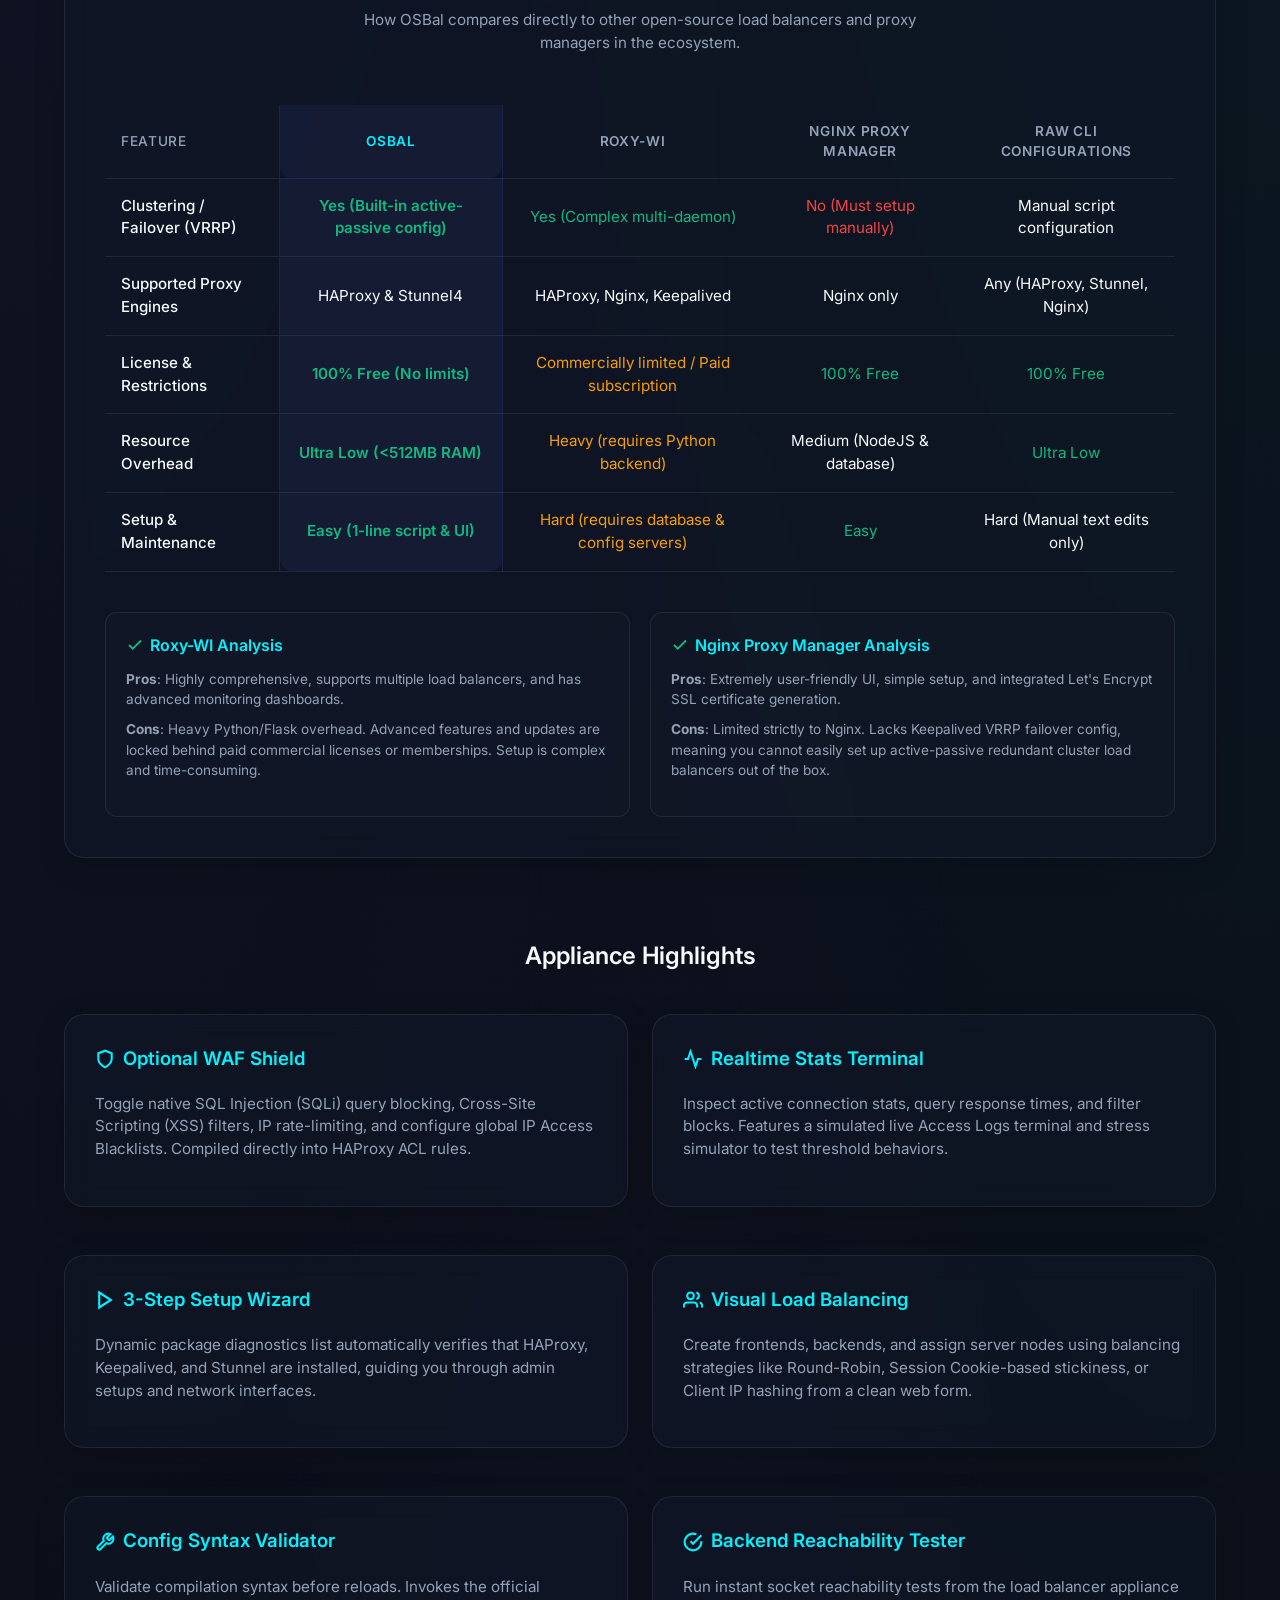
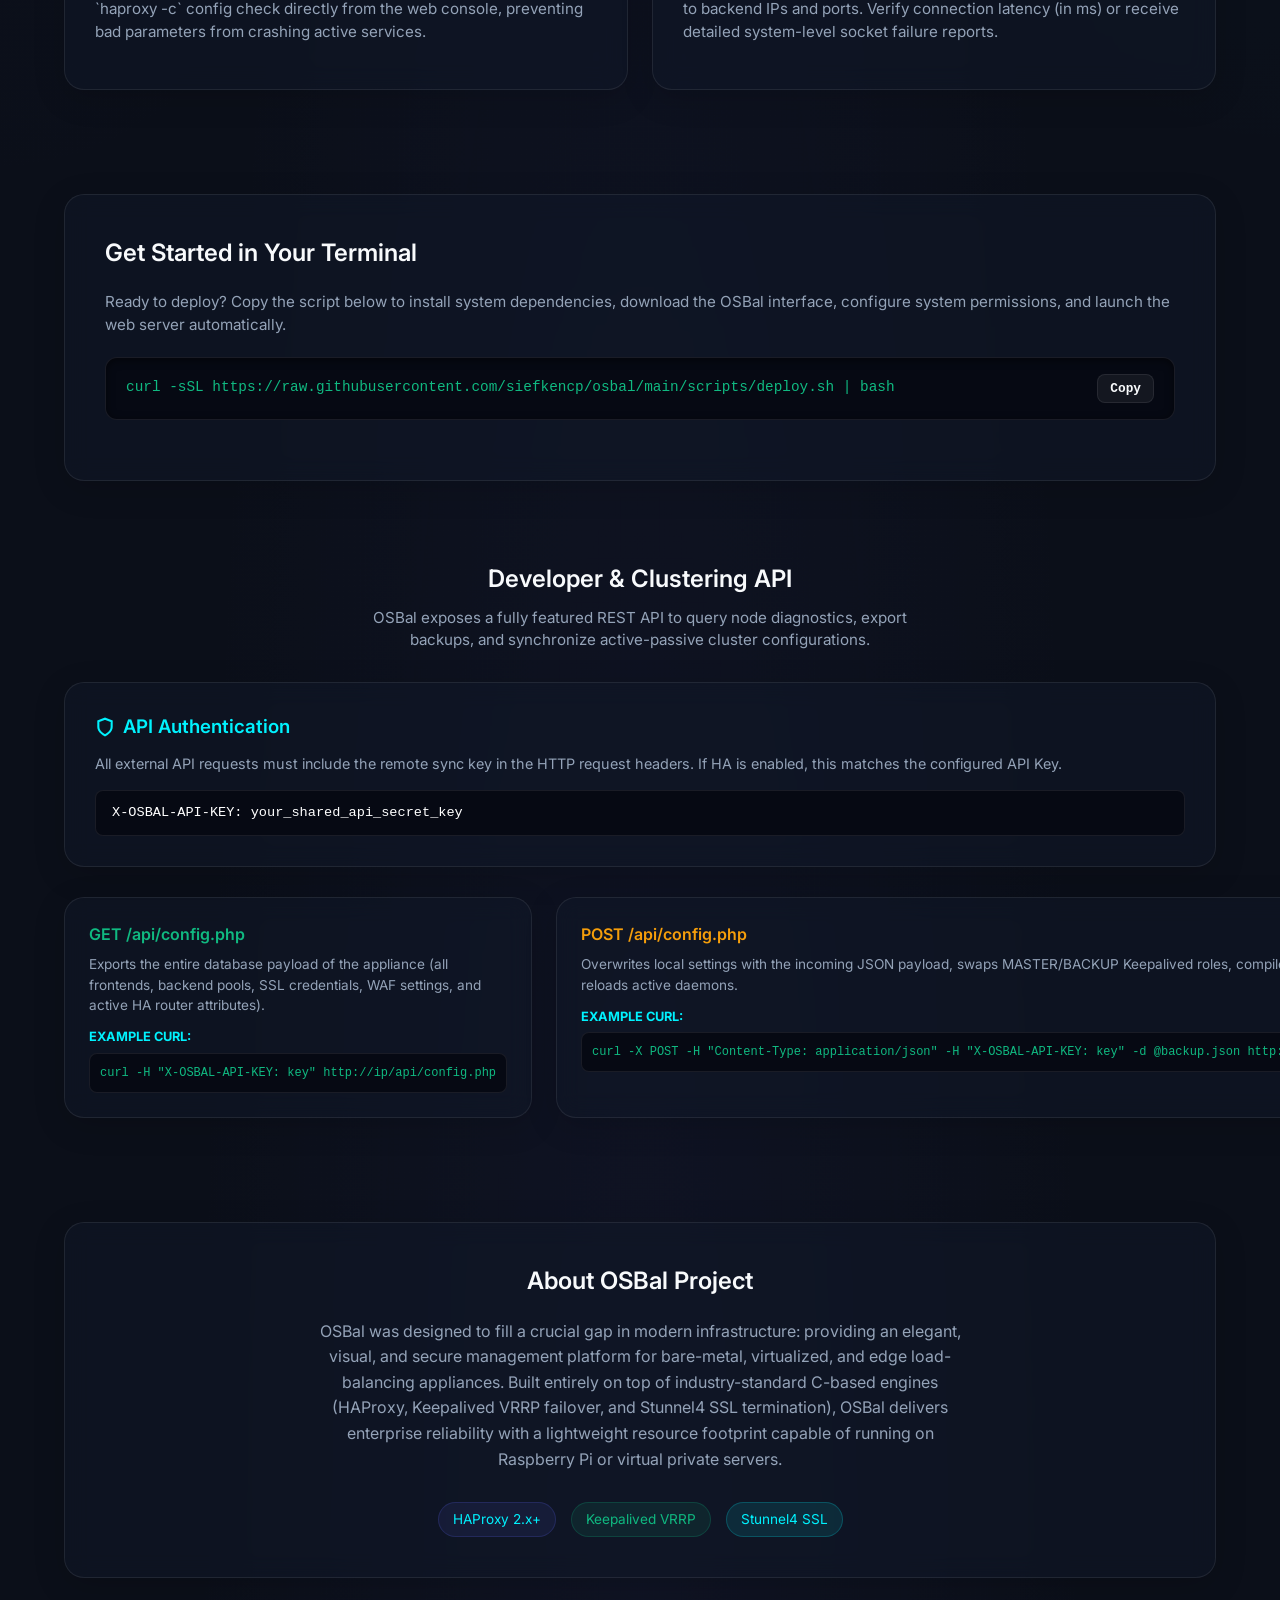
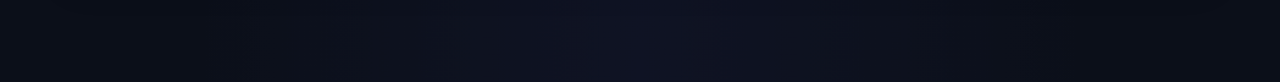
==== commit 68b9f6f8: "lots of updates" ====
--- a/marketing/index.html
+++ b/marketing/index.html
@@ -179,9 +179,9 @@
             </a>
             <ul class="nav-links">
                 <li><a href="#features">Features</a></li>
-                <li><a href="#niche">The Niche</a></li>
                 <li><a href="#compare">Compare</a></li>
-                <li><a href="#hosting">Free Hosting</a></li>
+                <li><a href="#api">API Docs</a></li>
+                <li><a href="#about">About</a></li>
                 <li><a href="https://github.com/siefkencp/osbal" target="_blank" class="btn btn-secondary" style="padding: 6px 14px; font-size: 0.85rem; border-radius: 8px;">GitHub</a></li>
             </ul>
         </nav>
@@ -279,8 +279,8 @@
 
         <!-- Comparison Matrix Section -->
         <section id="compare" class="card-glass" style="margin-top: 80px; padding: 40px;">
-            <h2 style="text-align: center; margin-bottom: 10px;">How OSBal Compares</h2>
-            <p style="text-align: center; max-width: 600px; margin: 0 auto 30px auto;">OSBal merges the visual convenience of enterprise appliances with the free, lightweight nature of raw open-source config files.</p>
+            <h2 style="text-align: center; margin-bottom: 10px;">OSBal vs. Other Open Source Alternatives</h2>
+            <p style="text-align: center; max-width: 600px; margin: 0 auto 30px auto;">How OSBal compares directly to other open-source load balancers and proxy managers in the ecosystem.</p>
             
             <div style="overflow-x: auto;">
                 <table class="matrix-table">
@@ -288,56 +288,77 @@
                         <tr>
                             <th>Feature</th>
                             <th class="highlight-col" style="color: var(--accent);">OSBal</th>
-                            <th>Enterprise (F5/Citrix)</th>
-                            <th>Cloud (AWS ALB)</th>
-                            <th>Raw HAProxy Configs</th>
+                            <th>Roxy-WI</th>
+                            <th>Nginx Proxy Manager</th>
+                            <th>Raw CLI Configurations</th>
                         </tr>
                     </thead>
                     <tbody>
                         <tr>
-                            <td>License & Bandwidth Cost</td>
-                            <td class="highlight-col" style="color: var(--success); font-weight: 600;">$0 / Free Forever</td>
-                            <td>Thousands / Year</td>
-                            <td>Hourly + Egress fee</td>
-                            <td style="color: var(--success);">Free</td>
-                        </tr>
-                        <tr>
-                            <td>Configuration Interface</td>
-                            <td class="highlight-col">Premium Dark Web GUI</td>
-                            <td>Complex Legacy Web GUI</td>
-                            <td>Cloud Console / Terraform</td>
-                            <td>Raw Terminal Text files</td>
-                        </tr>
-                        <tr>
-                            <td>Local Edge / Offline Capable</td>
-                            <td class="highlight-col" style="color: var(--success);">Yes</td>
-                            <td style="color: var(--success);">Yes</td>
-                            <td style="color: var(--danger);">No (Cloud Only)</td>
-                            <td style="color: var(--success);">Yes</td>
-                        </tr>
-                        <tr>
-                            <td>Web Application Firewall (WAF)</td>
-                            <td class="highlight-col" style="color: var(--success);">Yes (Native & Free)</td>
-                            <td style="color: var(--success);">Yes (Paid Module)</td>
-                            <td style="color: var(--success);">Yes (Paid Module)</td>
-                            <td>Manual script plugins</td>
-                        </tr>
-                        <tr>
-                            <td>Diagnostics & Testing Tools</td>
-                            <td class="highlight-col" style="color: var(--success); font-weight: 600;">Yes (Config checking & Reachability tester)</td>
-                            <td>Partial (Paid/CLI)</td>
-                            <td>Cloudwatch Metrics only</td>
-                            <td>CLI only (No UI)</td>
-                        </tr>
-                        <tr>
-                            <td>Hardware Requirements</td>
-                            <td class="highlight-col" style="color: var(--success); font-weight:600;">Ultra Low (&lt;512MB RAM)</td>
-                            <td>Heavy Server Hardware</td>
-                            <td>N/A (Managed SaaS)</td>
+                            <td>Clustering / Failover (VRRP)</td>
+                            <td class="highlight-col" style="color: var(--success); font-weight: 600;">Yes (Built-in active-passive config)</td>
+                            <td style="color: var(--success);">Yes (Complex multi-daemon)</td>
+                            <td style="color: var(--danger);">No (Must setup manually)</td>
+                            <td>Manual script configuration</td>
+                        </tr>
+                        <tr>
+                            <td>Supported Proxy Engines</td>
+                            <td class="highlight-col">HAProxy & Stunnel4</td>
+                            <td>HAProxy, Nginx, Keepalived</td>
+                            <td>Nginx only</td>
+                            <td>Any (HAProxy, Stunnel, Nginx)</td>
+                        </tr>
+                        <tr>
+                            <td>License & Restrictions</td>
+                            <td class="highlight-col" style="color: var(--success); font-weight: 600;">100% Free (No limits)</td>
+                            <td style="color: var(--warning);">Commercially limited / Paid subscription</td>
+                            <td style="color: var(--success);">100% Free</td>
+                            <td style="color: var(--success);">100% Free</td>
+                        </tr>
+                        <tr>
+                            <td>Resource Overhead</td>
+                            <td class="highlight-col" style="color: var(--success); font-weight: 600;">Ultra Low (&lt;512MB RAM)</td>
+                            <td style="color: var(--warning);">Heavy (requires Python backend)</td>
+                            <td>Medium (NodeJS & database)</td>
                             <td style="color: var(--success);">Ultra Low</td>
+                        </tr>
+                        <tr>
+                            <td>Setup & Maintenance</td>
+                            <td class="highlight-col" style="color: var(--success); font-weight: 600;">Easy (1-line script & UI)</td>
+                            <td style="color: var(--warning);">Hard (requires database & config servers)</td>
+                            <td style="color: var(--success);">Easy</td>
+                            <td>Hard (Manual text edits only)</td>
                         </tr>
                     </tbody>
                 </table>
+            </div>
+
+            <!-- Pros and Cons Grid -->
+            <div class="grid-2" style="margin-top: 40px; gap: 20px;">
+                <div style="background: rgba(255,255,255,0.01); border: 1px solid var(--border-color); padding: 20px; border-radius: 12px; text-align: left;">
+                    <h4 style="color: var(--accent); margin-top: 0; margin-bottom: 12px; display:flex; align-items:center; gap:6px;">
+                        <svg width="18" height="18" viewBox="0 0 24 24" fill="none" stroke="var(--success)" stroke-width="2.5"><polyline points="20 6 9 17 4 12"></polyline></svg>
+                        Roxy-WI Analysis
+                    </h4>
+                    <p style="font-size:0.85rem; color:var(--text-muted); line-height:1.5; margin-bottom:10px;">
+                        <strong>Pros</strong>: Highly comprehensive, supports multiple load balancers, and has advanced monitoring dashboards.
+                    </p>
+                    <p style="font-size:0.85rem; color:var(--text-muted); line-height:1.5;">
+                        <strong>Cons</strong>: Heavy Python/Flask overhead. Advanced features and updates are locked behind paid commercial licenses or memberships. Setup is complex and time-consuming.
+                    </p>
+                </div>
+                <div style="background: rgba(255,255,255,0.01); border: 1px solid var(--border-color); padding: 20px; border-radius: 12px; text-align: left;">
+                    <h4 style="color: var(--accent); margin-top: 0; margin-bottom: 12px; display:flex; align-items:center; gap:6px;">
+                        <svg width="18" height="18" viewBox="0 0 24 24" fill="none" stroke="var(--success)" stroke-width="2.5"><polyline points="20 6 9 17 4 12"></polyline></svg>
+                        Nginx Proxy Manager Analysis
+                    </h4>
+                    <p style="font-size:0.85rem; color:var(--text-muted); line-height:1.5; margin-bottom:10px;">
+                        <strong>Pros</strong>: Extremely user-friendly UI, simple setup, and integrated Let's Encrypt SSL certificate generation.
+                    </p>
+                    <p style="font-size:0.85rem; color:var(--text-muted); line-height:1.5;">
+                        <strong>Cons</strong>: Limited strictly to Nginx. Lacks Keepalived VRRP failover config, meaning you cannot easily set up active-passive redundant cluster load balancers out of the box.
+                    </p>
+                </div>
             </div>
         </section>
 
@@ -401,51 +422,59 @@
             </div>
         </section>
 
-        <!-- Free Hosting Guide Section -->
-        <section id="hosting" style="margin-top: 80px;">
-            <h2 style="text-align: center; margin-bottom: 10px;">Free Hosting Architectures</h2>
-            <p style="text-align: center; max-width: 600px; margin: 0 auto 30px auto;">You can run your marketing website and a highly available production load balancer stack for free using modern cloud offerings.</p>
+
+
+        <!-- API Documentation Section -->
+        <section id="api" style="margin-top: 80px;">
+            <h2 style="text-align: center; margin-bottom: 10px;">Developer & Clustering API</h2>
+            <p style="text-align: center; max-width: 600px; margin: 0 auto 30px auto;">OSBal exposes a fully featured REST API to query node diagnostics, export backups, and synchronize active-passive cluster configurations.</p>
             
-            <div class="hosting-grid">
-                <!-- Static Landing Page Hosting -->
-                <div class="card-glass" style="padding: 30px;">
-                    <h3 style="color: var(--success); display:flex; align-items:center; gap:8px; margin-bottom: 16px;">
-                        <svg width="22" height="22" viewBox="0 0 24 24" fill="none" stroke="currentColor" stroke-width="2.5"><polygon points="12 2 2 7 12 12 22 7 12 2"></polygon><polyline points="2 17 12 22 22 17"></polyline><polyline points="2 12 12 17 22 12"></polyline></svg>
-                        1. Free Landing Page Hosting
-                    </h3>
-                    <p>Host the static landing page (`/marketing`) or documentation portal for free on developer static CDN systems. Your changes will deploy instantly on git push:</p>
-                    <ul style="list-style: none; margin-top: 16px; display: flex; flex-direction: column; gap: 10px;">
-                        <li style="display:flex; align-items:center; gap:8px;">
-                            <span style="color: var(--success); font-weight:600;">✓</span> <strong>GitHub Pages</strong>: Deploy directly from your GitHub repo.
-                        </li>
-                        <li style="display:flex; align-items:center; gap:8px;">
-                            <span style="color: var(--success); font-weight:600;">✓</span> <strong>Vercel & Netlify</strong>: Free global edge network CDN.
-                        </li>
-                        <li style="display:flex; align-items:center; gap:8px;">
-                            <span style="color: var(--success); font-weight:600;">✓</span> <strong>Cloudflare Pages</strong>: Uncapped bandwidth static hosting.
-                        </li>
-                    </ul>
-                </div>
-
-                <!-- Load Balancer Appliance Hosting -->
-                <div class="card-glass" style="padding: 30px;">
-                    <h3 style="color: var(--accent); display:flex; align-items:center; gap:8px; margin-bottom: 16px;">
-                        <svg width="22" height="22" viewBox="0 0 24 24" fill="none" stroke="currentColor" stroke-width="2.5"><rect x="2" y="2" width="20" height="8" rx="2" ry="2"></rect><rect x="2" y="14" width="20" height="8" rx="2" ry="2"></rect><line x1="6" y1="6" x2="6.01" y2="6"></line><line x1="6" y1="18" x2="6.01" y2="18"></line></svg>
-                        2. Free Load Balancer Hosting
-                    </h3>
-                    <p>Deploy your production OSBal VM appliances completely for free on enterprise cloud compute tiers:</p>
-                    <ul style="list-style: none; margin-top: 16px; display: flex; flex-direction: column; gap: 10px;">
-                        <li style="display:flex; align-items:center; gap:8px;">
-                            <span style="color: var(--accent); font-weight:600;">✓</span> <strong>Oracle Cloud Always Free Tier</strong>: Deploy up to 4 ARM Ampere A1 VM cores and 24GB of RAM. Perfect for hosting two redundant OSBal nodes using Keepalived VRRP.
-                        </li>
-                        <li style="display:flex; align-items:center; gap:8px;">
-                            <span style="color: var(--accent); font-weight:600;">✓</span> <strong>AWS Free Tier</strong>: Get 750 free hours of micro EC2 instances.
-                        </li>
-                        <li style="display:flex; align-items:center; gap:8px;">
-                            <span style="color: var(--accent); font-weight:600;">✓</span> <strong>Fly.io Free Tier</strong>: Deploy small micro nodes for lightweight edge proxying.
-                        </li>
-                    </ul>
-                </div>
+            <div class="card-glass" style="padding: 30px; margin-bottom: 30px;">
+                <h3 style="color: var(--accent); margin-bottom: 12px; display:flex; align-items:center; gap:8px;">
+                    <svg width="20" height="20" viewBox="0 0 24 24" fill="none" stroke="currentColor" stroke-width="2.5"><path d="M12 22s8-4 8-10V5l-8-3-8 3v7c0 6 8 10 8 10z"></path></svg>
+                    API Authentication
+                </h3>
+                <p style="font-size:0.9rem; color:var(--text-muted); line-height:1.5; margin-bottom:15px;">
+                    All external API requests must include the remote sync key in the HTTP request headers. If HA is enabled, this matches the configured API Key.
+                </p>
+                <div style="background: #060913; border: 1px solid var(--border-color); padding: 12px 16px; border-radius: 8px; font-family: monospace; font-size: 0.85rem; color:#fff;">
+                    X-OSBAL-API-KEY: your_shared_api_secret_key
+                </div>
+            </div>
+
+            <div class="grid-2">
+                <!-- GET Export Config -->
+                <div class="card-glass" style="padding: 24px;">
+                    <h4 style="color: var(--success); margin-top: 0; margin-bottom: 8px;">GET /api/config.php</h4>
+                    <p style="font-size: 0.85rem; color: var(--text-muted); line-height: 1.5; margin-bottom: 12px;">Exports the entire database payload of the appliance (all frontends, backend pools, SSL credentials, WAF settings, and active HA router attributes).</p>
+                    <h5 style="margin-bottom: 6px; font-size: 0.8rem; text-transform: uppercase; color: var(--accent);">Example Curl:</h5>
+                    <div style="background: #060913; border: 1px solid var(--border-color); padding: 10px; border-radius: 8px; font-family: monospace; font-size: 0.75rem; color: #10b981; overflow-x: auto; white-space: nowrap;">
+                        curl -H "X-OSBAL-API-KEY: key" http://ip/api/config.php
+                    </div>
+                </div>
+
+                <!-- POST Import Sync Config -->
+                <div class="card-glass" style="padding: 24px;">
+                    <h4 style="color: var(--warning); margin-top: 0; margin-bottom: 8px;">POST /api/config.php</h4>
+                    <p style="font-size: 0.85rem; color: var(--text-muted); line-height: 1.5; margin-bottom: 12px;">Overwrites local settings with the incoming JSON payload, swaps MASTER/BACKUP Keepalived roles, compiles system configs, and reloads active daemons.</p>
+                    <h5 style="margin-bottom: 6px; font-size: 0.8rem; text-transform: uppercase; color: var(--accent);">Example Curl:</h5>
+                    <div style="background: #060913; border: 1px solid var(--border-color); padding: 10px; border-radius: 8px; font-family: monospace; font-size: 0.75rem; color: #10b981; overflow-x: auto; white-space: nowrap;">
+                        curl -X POST -H "Content-Type: application/json" -H "X-OSBAL-API-KEY: key" -d @backup.json http://ip/api/config.php
+                    </div>
+                </div>
+            </div>
+        </section>
+
+        <!-- About OSBal Section -->
+        <section id="about" class="card-glass" style="margin-top: 80px; padding: 40px; text-align: center;">
+            <h2>About OSBal Project</h2>
+            <p style="max-width: 650px; margin: 20px auto; color: var(--text-muted); line-height: 1.6; font-size: 1rem;">
+                OSBal was designed to fill a crucial gap in modern infrastructure: providing an elegant, visual, and secure management platform for bare-metal, virtualized, and edge load-balancing appliances. Built entirely on top of industry-standard C-based engines (HAProxy, Keepalived VRRP failover, and Stunnel4 SSL termination), OSBal delivers enterprise reliability with a lightweight resource footprint capable of running on Raspberry Pi or virtual private servers.
+            </p>
+            <div style="display:flex; justify-content:center; gap: 15px; margin-top: 30px;">
+                <span style="font-size:0.85rem; padding: 6px 14px; border-radius:30px; background:rgba(92, 98, 236, 0.1); border:1px solid rgba(92, 98, 236, 0.2); color:var(--accent);">HAProxy 2.x+</span>
+                <span style="font-size:0.85rem; padding: 6px 14px; border-radius:30px; background:rgba(16, 185, 129, 0.1); border:1px solid rgba(16, 185, 129, 0.2); color:var(--success);">Keepalived VRRP</span>
+                <span style="font-size:0.85rem; padding: 6px 14px; border-radius:30px; background:rgba(0, 242, 254, 0.1); border:1px solid rgba(0, 242, 254, 0.2); color:#00f2fe;">Stunnel4 SSL</span>
             </div>
         </section>
     </div>
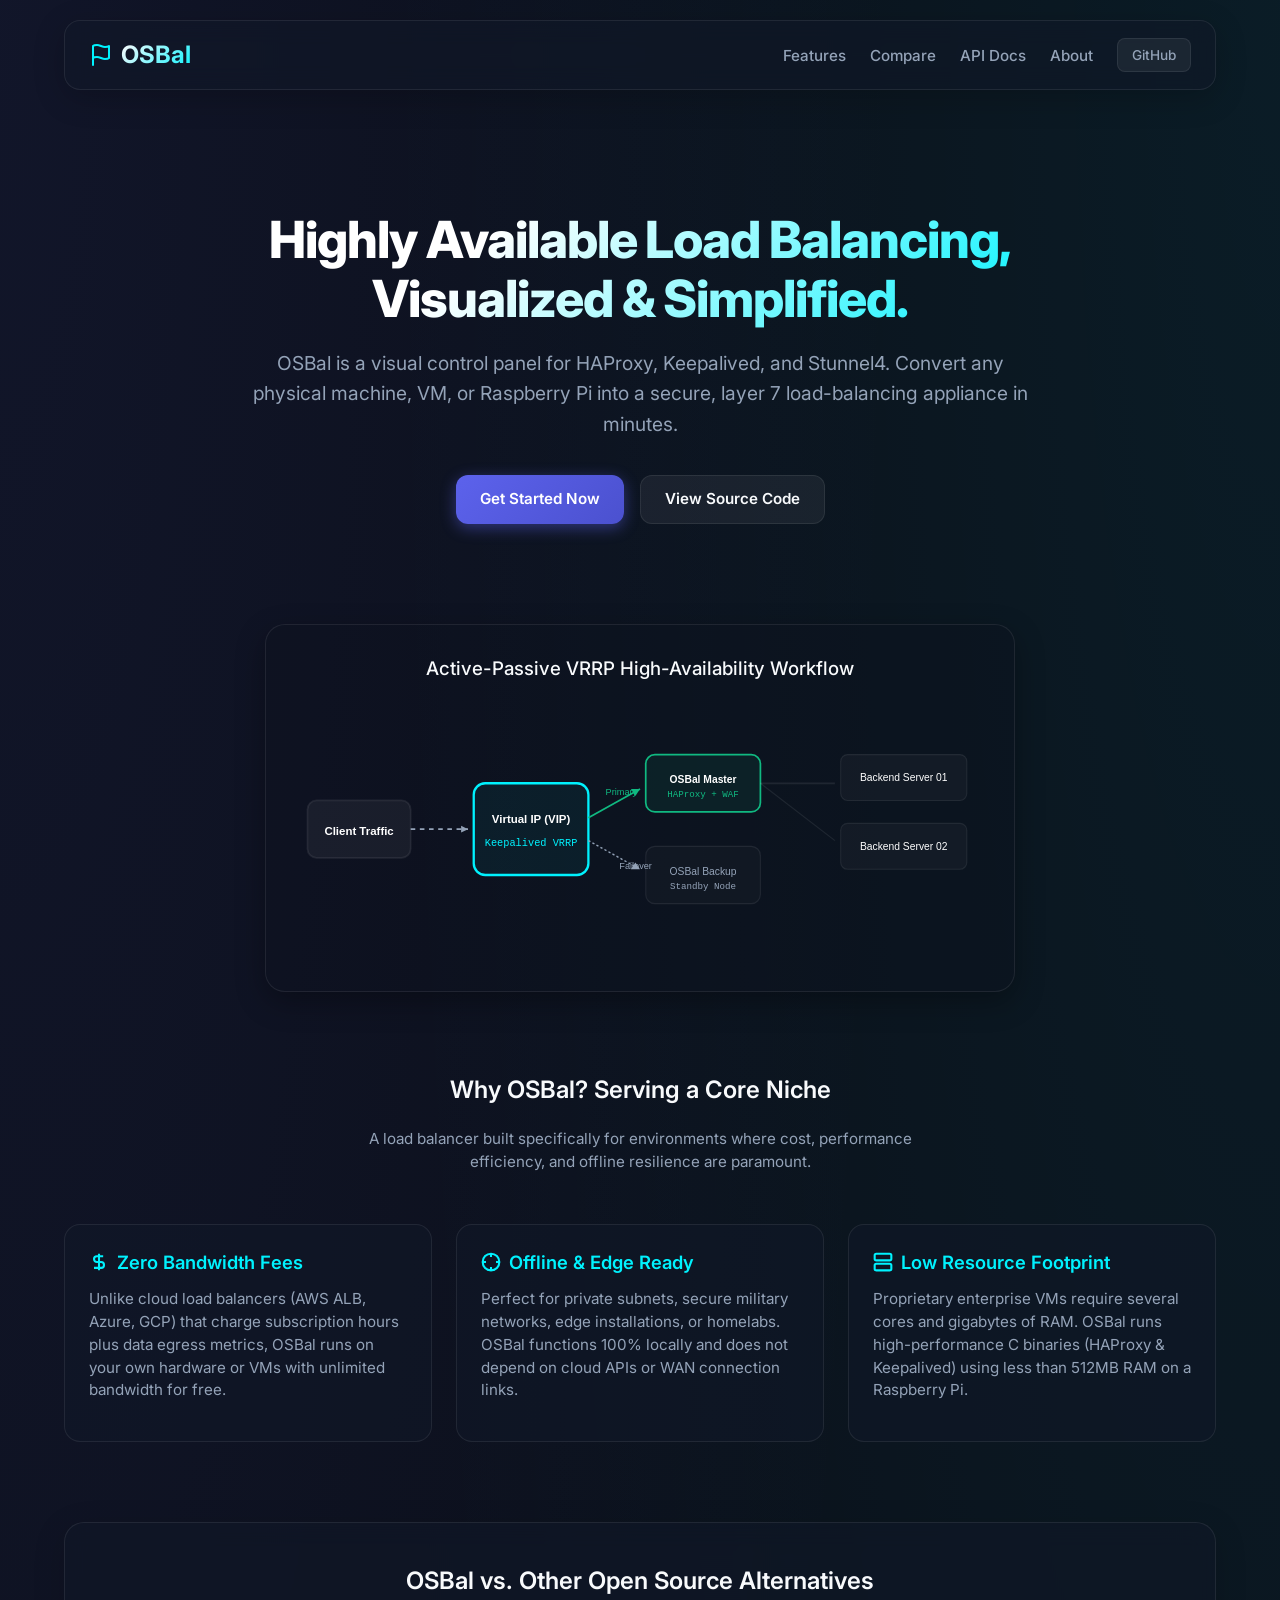
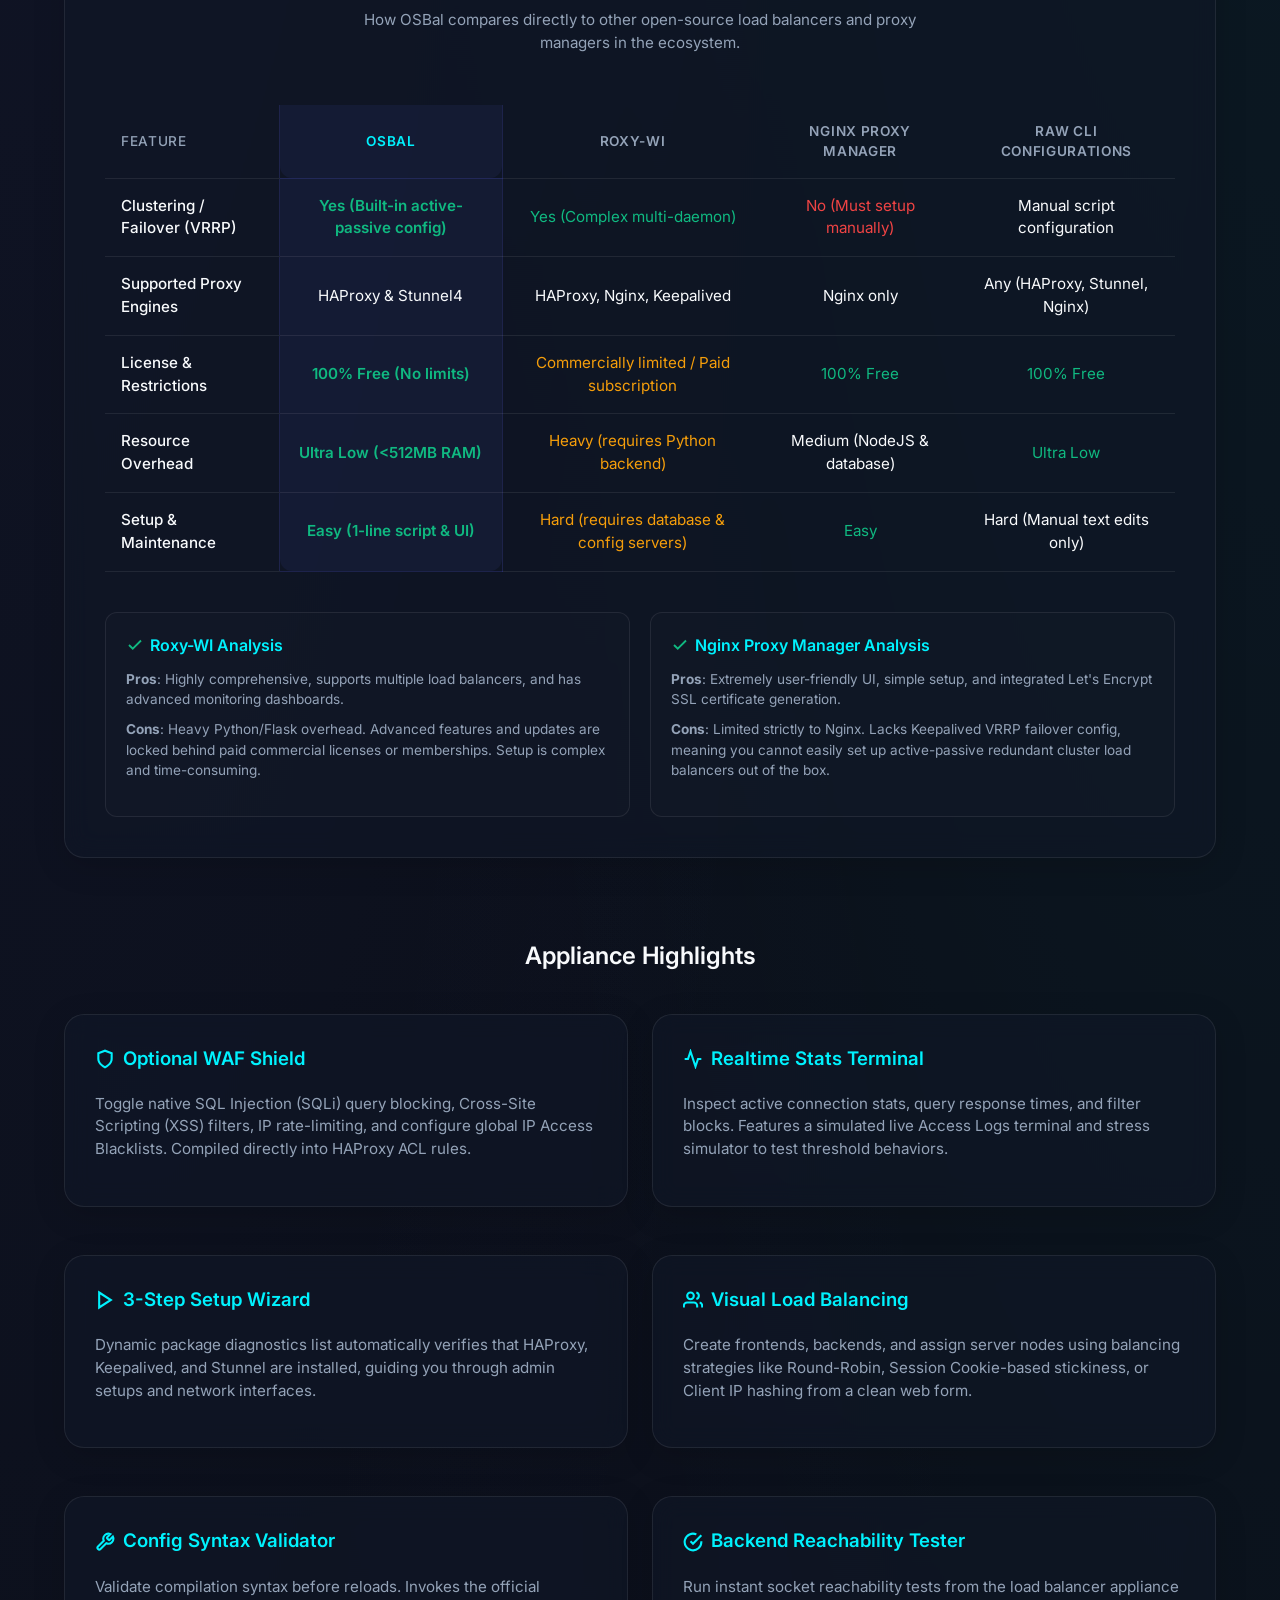
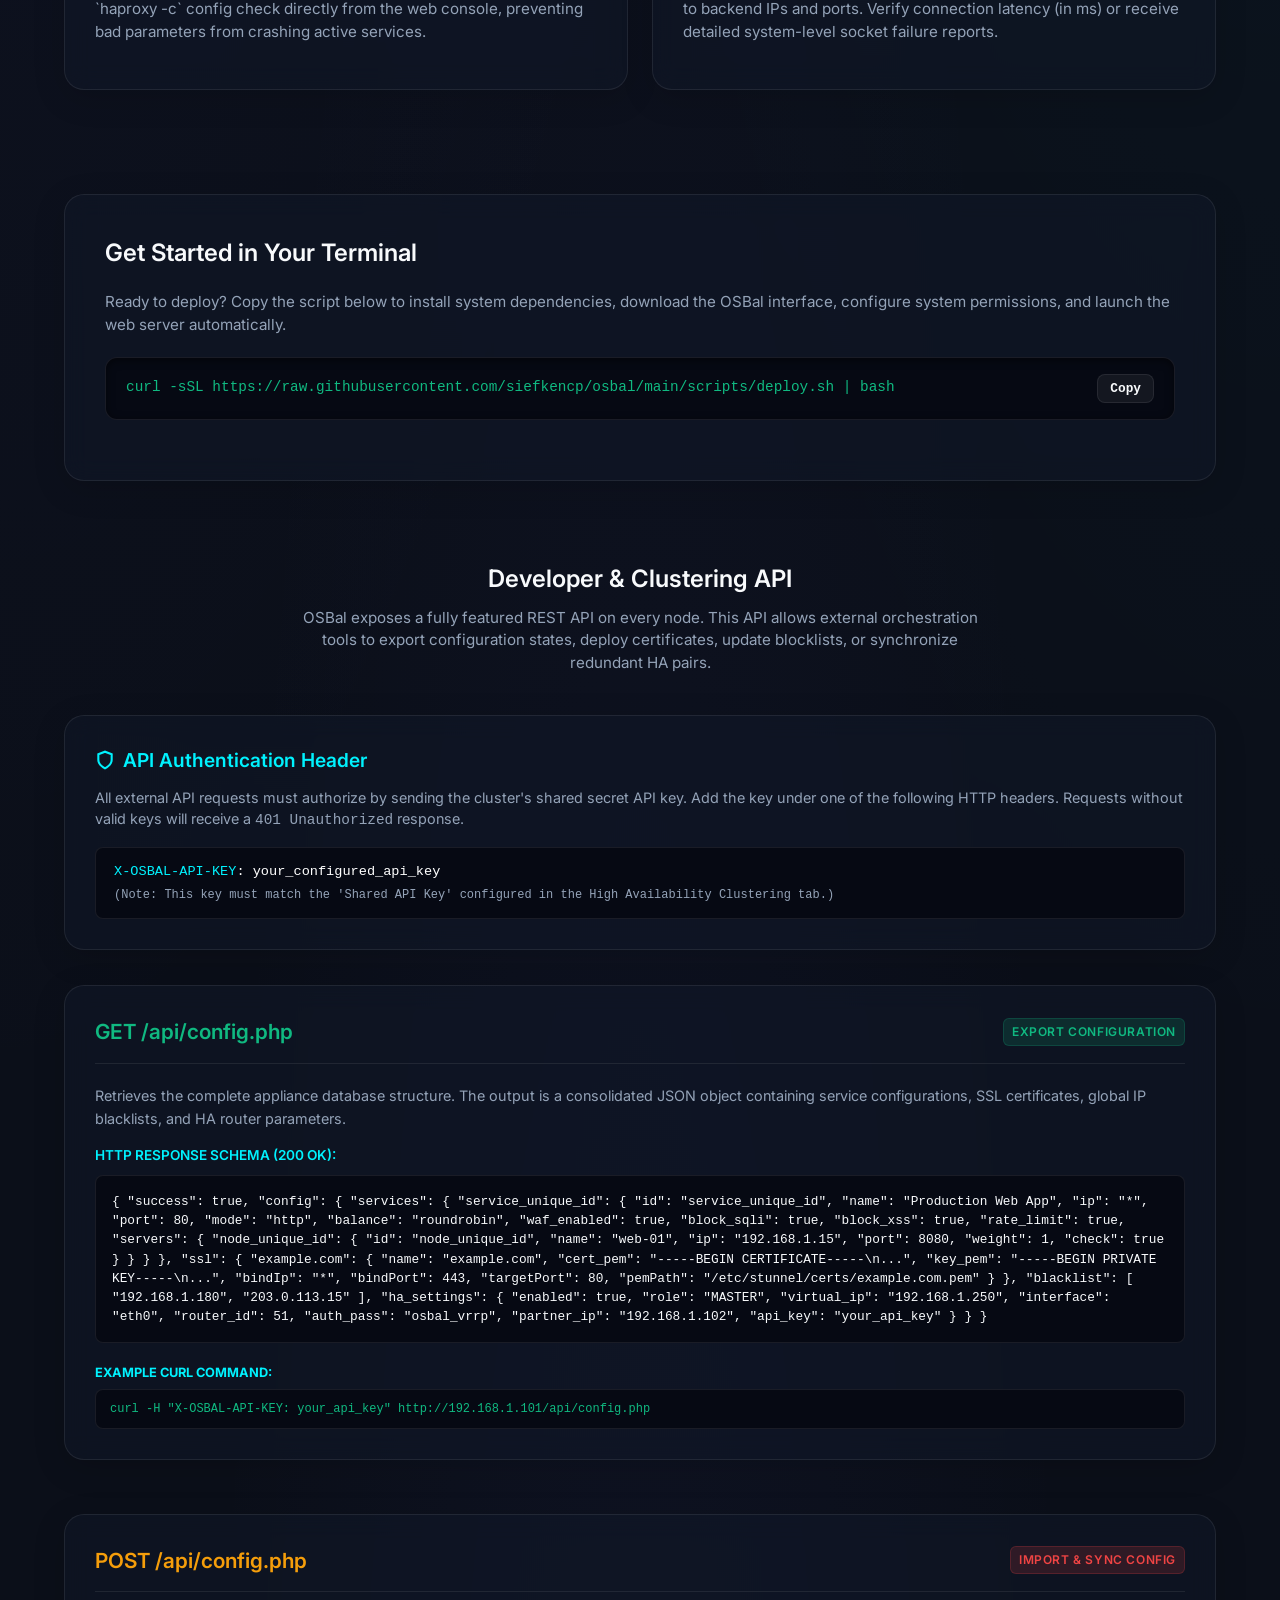
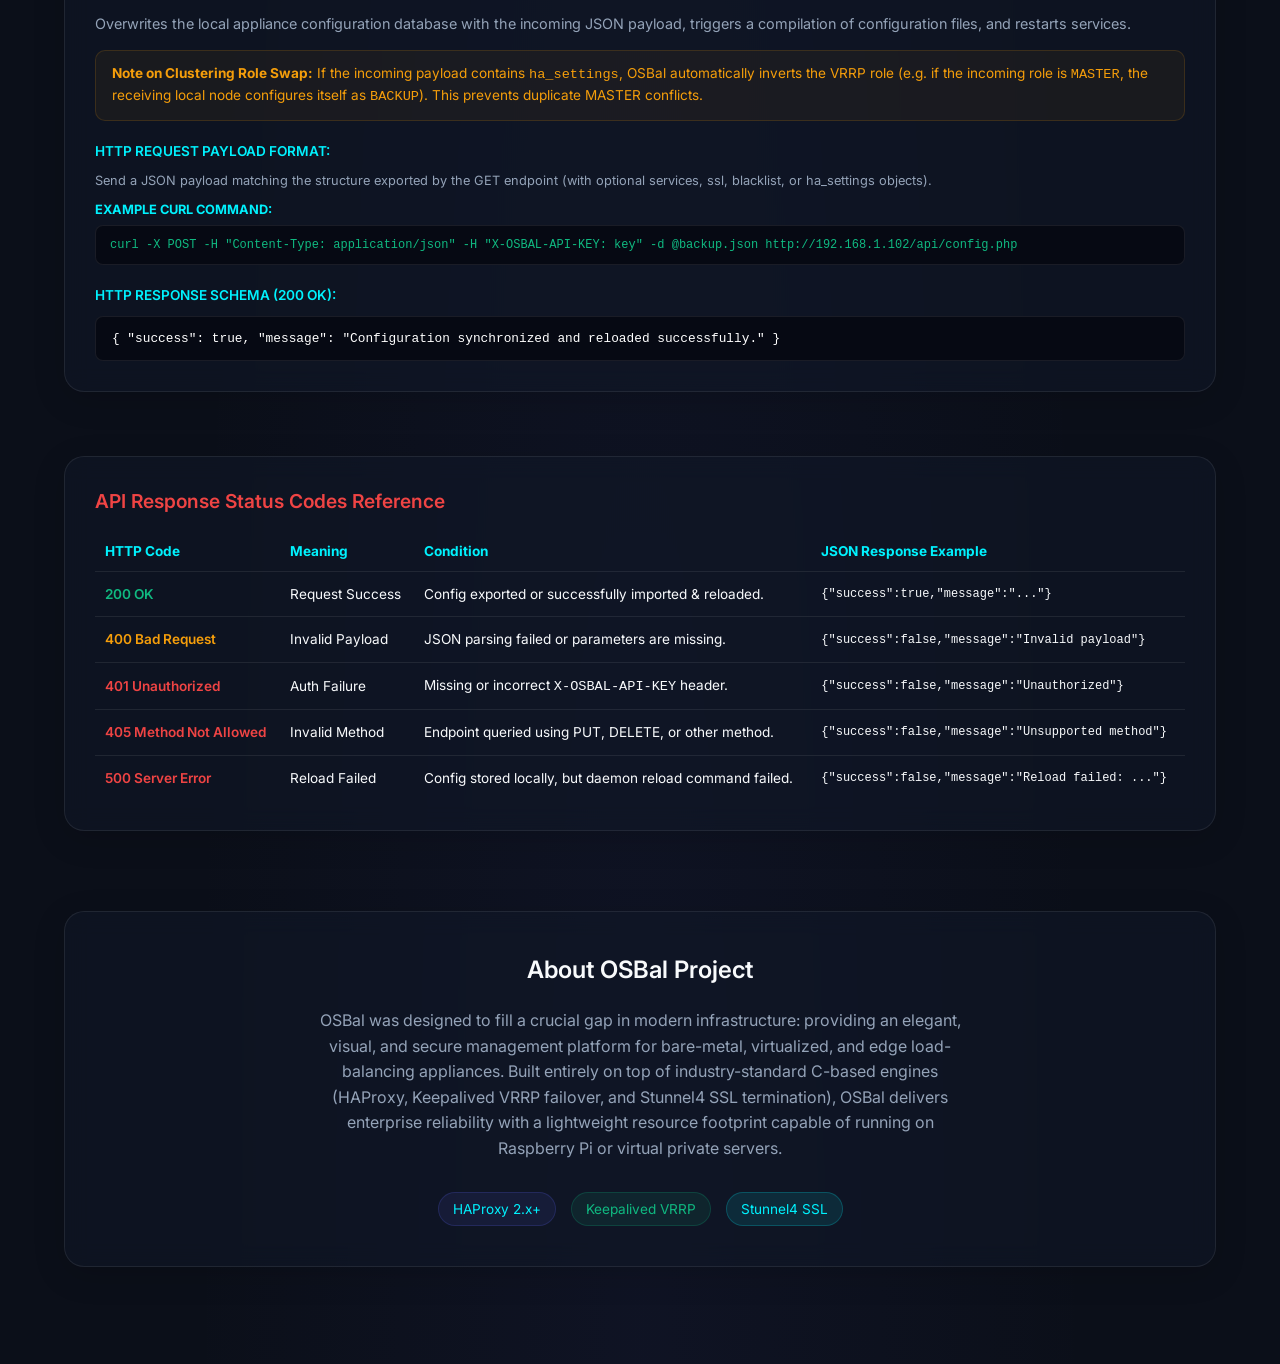
==== commit 9e9e7fd7: "more updates" ====
--- a/marketing/index.html
+++ b/marketing/index.html
@@ -427,40 +427,178 @@
         <!-- API Documentation Section -->
         <section id="api" style="margin-top: 80px;">
             <h2 style="text-align: center; margin-bottom: 10px;">Developer & Clustering API</h2>
-            <p style="text-align: center; max-width: 600px; margin: 0 auto 30px auto;">OSBal exposes a fully featured REST API to query node diagnostics, export backups, and synchronize active-passive cluster configurations.</p>
+            <p style="text-align: center; max-width: 700px; margin: 0 auto 40px auto;">OSBal exposes a fully featured REST API on every node. This API allows external orchestration tools to export configuration states, deploy certificates, update blocklists, or synchronize redundant HA pairs.</p>
             
-            <div class="card-glass" style="padding: 30px; margin-bottom: 30px;">
-                <h3 style="color: var(--accent); margin-bottom: 12px; display:flex; align-items:center; gap:8px;">
+            <!-- Auth card -->
+            <div class="card-glass" style="padding: 30px; margin-bottom: 35px;">
+                <h3 style="color: var(--accent); margin-bottom: 12px; display:flex; align-items:center; gap:8px; font-size:1.2rem;">
                     <svg width="20" height="20" viewBox="0 0 24 24" fill="none" stroke="currentColor" stroke-width="2.5"><path d="M12 22s8-4 8-10V5l-8-3-8 3v7c0 6 8 10 8 10z"></path></svg>
-                    API Authentication
+                    API Authentication Header
                 </h3>
                 <p style="font-size:0.9rem; color:var(--text-muted); line-height:1.5; margin-bottom:15px;">
-                    All external API requests must include the remote sync key in the HTTP request headers. If HA is enabled, this matches the configured API Key.
+                    All external API requests must authorize by sending the cluster's shared secret API key. Add the key under one of the following HTTP headers. Requests without valid keys will receive a <code>401 Unauthorized</code> response.
                 </p>
-                <div style="background: #060913; border: 1px solid var(--border-color); padding: 12px 16px; border-radius: 8px; font-family: monospace; font-size: 0.85rem; color:#fff;">
-                    X-OSBAL-API-KEY: your_shared_api_secret_key
-                </div>
-            </div>
-
-            <div class="grid-2">
-                <!-- GET Export Config -->
-                <div class="card-glass" style="padding: 24px;">
-                    <h4 style="color: var(--success); margin-top: 0; margin-bottom: 8px;">GET /api/config.php</h4>
-                    <p style="font-size: 0.85rem; color: var(--text-muted); line-height: 1.5; margin-bottom: 12px;">Exports the entire database payload of the appliance (all frontends, backend pools, SSL credentials, WAF settings, and active HA router attributes).</p>
-                    <h5 style="margin-bottom: 6px; font-size: 0.8rem; text-transform: uppercase; color: var(--accent);">Example Curl:</h5>
-                    <div style="background: #060913; border: 1px solid var(--border-color); padding: 10px; border-radius: 8px; font-family: monospace; font-size: 0.75rem; color: #10b981; overflow-x: auto; white-space: nowrap;">
-                        curl -H "X-OSBAL-API-KEY: key" http://ip/api/config.php
+                <div style="background: #060913; border: 1px solid var(--border-color); padding: 14px 18px; border-radius: 8px; font-family: monospace; font-size: 0.85rem; color:#fff; display:flex; flex-direction:column; gap:4px;">
+                    <div><span style="color:var(--accent);">X-OSBAL-API-KEY</span>: your_configured_api_key</div>
+                    <div style="color:var(--text-muted); font-size:0.75rem;">(Note: This key must match the 'Shared API Key' configured in the High Availability Clustering tab.)</div>
+                </div>
+            </div>
+
+            <!-- Endpoint details -->
+            <div style="display:flex; flex-direction:column; gap:30px; margin-bottom: 40px;">
+                
+                <!-- GET Endpoint Card -->
+                <div class="card-glass" style="padding: 30px;">
+                    <div style="display:flex; justify-content:space-between; align-items:center; border-bottom: 1px solid var(--border-color); padding-bottom:15px; margin-bottom:20px; flex-wrap:wrap; gap:10px;">
+                        <h3 style="margin:0; font-size:1.3rem; color: var(--success);">GET /api/config.php</h3>
+                        <span class="badge badge-success">Export Configuration</span>
                     </div>
-                </div>
-
-                <!-- POST Import Sync Config -->
-                <div class="card-glass" style="padding: 24px;">
-                    <h4 style="color: var(--warning); margin-top: 0; margin-bottom: 8px;">POST /api/config.php</h4>
-                    <p style="font-size: 0.85rem; color: var(--text-muted); line-height: 1.5; margin-bottom: 12px;">Overwrites local settings with the incoming JSON payload, swaps MASTER/BACKUP Keepalived roles, compiles system configs, and reloads active daemons.</p>
-                    <h5 style="margin-bottom: 6px; font-size: 0.8rem; text-transform: uppercase; color: var(--accent);">Example Curl:</h5>
-                    <div style="background: #060913; border: 1px solid var(--border-color); padding: 10px; border-radius: 8px; font-family: monospace; font-size: 0.75rem; color: #10b981; overflow-x: auto; white-space: nowrap;">
-                        curl -X POST -H "Content-Type: application/json" -H "X-OSBAL-API-KEY: key" -d @backup.json http://ip/api/config.php
+                    <p style="font-size:0.9rem; color:var(--text-muted); line-height:1.6; margin-bottom:15px;">
+                        Retrieves the complete appliance database structure. The output is a consolidated JSON object containing service configurations, SSL certificates, global IP blacklists, and HA router parameters.
+                    </p>
+                    
+                    <h4 style="font-size: 0.85rem; text-transform: uppercase; color: var(--accent); margin-bottom:10px;">HTTP Response Schema (200 OK):</h4>
+                    <div style="background: #060913; border: 1px solid var(--border-color); padding: 16px; border-radius: 8px; font-family: monospace; font-size: 0.8rem; color: #f8fafc; overflow-x: auto; margin-bottom: 20px; max-height: 250px; overflow-y: auto;">
+{
+  "success": true,
+  "config": {
+    "services": {
+      "service_unique_id": {
+        "id": "service_unique_id",
+        "name": "Production Web App",
+        "ip": "*",
+        "port": 80,
+        "mode": "http",
+        "balance": "roundrobin",
+        "waf_enabled": true,
+        "block_sqli": true,
+        "block_xss": true,
+        "rate_limit": true,
+        "servers": {
+          "node_unique_id": {
+            "id": "node_unique_id",
+            "name": "web-01",
+            "ip": "192.168.1.15",
+            "port": 8080,
+            "weight": 1,
+            "check": true
+          }
+        }
+      }
+    },
+    "ssl": {
+      "example.com": {
+        "name": "example.com",
+        "cert_pem": "-----BEGIN CERTIFICATE-----\n...",
+        "key_pem": "-----BEGIN PRIVATE KEY-----\n...",
+        "bindIp": "*",
+        "bindPort": 443,
+        "targetPort": 80,
+        "pemPath": "/etc/stunnel/certs/example.com.pem"
+      }
+    },
+    "blacklist": [
+      "192.168.1.180",
+      "203.0.113.15"
+    ],
+    "ha_settings": {
+      "enabled": true,
+      "role": "MASTER",
+      "virtual_ip": "192.168.1.250",
+      "interface": "eth0",
+      "router_id": 51,
+      "auth_pass": "osbal_vrrp",
+      "partner_ip": "192.168.1.102",
+      "api_key": "your_api_key"
+    }
+  }
+}
                     </div>
+
+                    <h5 style="margin-bottom: 6px; font-size: 0.8rem; text-transform: uppercase; color: var(--accent);">Example cURL Command:</h5>
+                    <div style="background: #060913; border: 1px solid var(--border-color); padding: 10px 14px; border-radius: 8px; font-family: monospace; font-size: 0.75rem; color: #10b981; overflow-x: auto; white-space: nowrap;">
+                        curl -H "X-OSBAL-API-KEY: your_api_key" http://192.168.1.101/api/config.php
+                    </div>
+                </div>
+
+                <!-- POST Endpoint Card -->
+                <div class="card-glass" style="padding: 30px;">
+                    <div style="display:flex; justify-content:space-between; align-items:center; border-bottom: 1px solid var(--border-color); padding-bottom:15px; margin-bottom:20px; flex-wrap:wrap; gap:10px;">
+                        <h3 style="margin:0; font-size:1.3rem; color: var(--warning);">POST /api/config.php</h3>
+                        <span class="badge badge-danger">Import & Sync Config</span>
+                    </div>
+                    <p style="font-size:0.9rem; color:var(--text-muted); line-height:1.6; margin-bottom:15px;">
+                        Overwrites the local appliance configuration database with the incoming JSON payload, triggers a compilation of configuration files, and restarts services.
+                    </p>
+                    
+                    <div style="background: rgba(245, 158, 11, 0.05); border: 1px solid rgba(245, 158, 11, 0.15); padding: 12px 16px; border-radius: 10px; font-size: 0.85rem; color: var(--warning); line-height: 1.5; margin-bottom: 20px;">
+                        <strong>Note on Clustering Role Swap:</strong> If the incoming payload contains <code>ha_settings</code>, OSBal automatically inverts the VRRP role (e.g. if the incoming role is <code>MASTER</code>, the receiving local node configures itself as <code>BACKUP</code>). This prevents duplicate MASTER conflicts.
+                    </div>
+
+                    <h4 style="font-size: 0.85rem; text-transform: uppercase; color: var(--accent); margin-bottom:10px;">HTTP Request Payload format:</h4>
+                    <p style="font-size: 0.8rem; color: var(--text-muted); margin-bottom:10px;">Send a JSON payload matching the structure exported by the GET endpoint (with optional services, ssl, blacklist, or ha_settings objects).</p>
+
+                    <h5 style="margin-bottom: 6px; font-size: 0.8rem; text-transform: uppercase; color: var(--accent);">Example cURL Command:</h5>
+                    <div style="background: #060913; border: 1px solid var(--border-color); padding: 10px 14px; border-radius: 8px; font-family: monospace; font-size: 0.75rem; color: #10b981; overflow-x: auto; white-space: nowrap; margin-bottom:20px;">
+                        curl -X POST -H "Content-Type: application/json" -H "X-OSBAL-API-KEY: key" -d @backup.json http://192.168.1.102/api/config.php
+                    </div>
+
+                    <h4 style="font-size: 0.85rem; text-transform: uppercase; color: var(--accent); margin-bottom:10px;">HTTP Response Schema (200 OK):</h4>
+                    <div style="background: #060913; border: 1px solid var(--border-color); padding: 12px 16px; border-radius: 8px; font-family: monospace; font-size: 0.80rem; color: #fff; overflow-x: auto;">
+{
+  "success": true,
+  "message": "Configuration synchronized and reloaded successfully."
+}
+                    </div>
+                </div>
+            </div>
+
+            <!-- HTTP Error Status codes -->
+            <div class="card-glass" style="padding: 30px;">
+                <h3 style="color: var(--danger); margin-bottom: 15px; font-size:1.2rem;">API Response Status Codes Reference</h3>
+                <div style="overflow-x: auto;">
+                    <table style="width:100%; border-collapse:collapse; text-align:left; font-size:0.85rem;">
+                        <thead>
+                            <tr style="border-bottom: 1px solid var(--border-color);">
+                                <th style="padding:10px; color:var(--accent);">HTTP Code</th>
+                                <th style="padding:10px; color:var(--accent);">Meaning</th>
+                                <th style="padding:10px; color:var(--accent);">Condition</th>
+                                <th style="padding:10px; color:var(--accent);">JSON Response Example</th>
+                            </tr>
+                        </thead>
+                        <tbody>
+                            <tr style="border-bottom: 1px solid var(--border-color);">
+                                <td style="padding:12px 10px; font-weight:600; color:var(--success);">200 OK</td>
+                                <td style="padding:12px 10px;">Request Success</td>
+                                <td style="padding:12px 10px;">Config exported or successfully imported & reloaded.</td>
+                                <td style="padding:12px 10px; font-family:monospace; font-size:0.75rem;">{"success":true,"message":"..."}</td>
+                            </tr>
+                            <tr style="border-bottom: 1px solid var(--border-color);">
+                                <td style="padding:12px 10px; font-weight:600; color:var(--warning);">400 Bad Request</td>
+                                <td style="padding:12px 10px;">Invalid Payload</td>
+                                <td style="padding:12px 10px;">JSON parsing failed or parameters are missing.</td>
+                                <td style="padding:12px 10px; font-family:monospace; font-size:0.75rem;">{"success":false,"message":"Invalid payload"}</td>
+                            </tr>
+                            <tr style="border-bottom: 1px solid var(--border-color);">
+                                <td style="padding:12px 10px; font-weight:600; color:var(--danger);">401 Unauthorized</td>
+                                <td style="padding:12px 10px;">Auth Failure</td>
+                                <td style="padding:12px 10px;">Missing or incorrect <code>X-OSBAL-API-KEY</code> header.</td>
+                                <td style="padding:12px 10px; font-family:monospace; font-size:0.75rem;">{"success":false,"message":"Unauthorized"}</td>
+                            </tr>
+                            <tr style="border-bottom: 1px solid var(--border-color);">
+                                <td style="padding:12px 10px; font-weight:600; color:var(--danger);">405 Method Not Allowed</td>
+                                <td style="padding:12px 10px;">Invalid Method</td>
+                                <td style="padding:12px 10px;">Endpoint queried using PUT, DELETE, or other method.</td>
+                                <td style="padding:12px 10px; font-family:monospace; font-size:0.75rem;">{"success":false,"message":"Unsupported method"}</td>
+                            </tr>
+                            <tr>
+                                <td style="padding:12px 10px; font-weight:600; color:var(--danger);">500 Server Error</td>
+                                <td style="padding:12px 10px;">Reload Failed</td>
+                                <td style="padding:12px 10px;">Config stored locally, but daemon reload command failed.</td>
+                                <td style="padding:12px 10px; font-family:monospace; font-size:0.75rem;">{"success":false,"message":"Reload failed: ..."}</td>
+                            </tr>
+                        </tbody>
+                    </table>
                 </div>
             </div>
         </section>
--- a/css/modern.css
+++ b/css/modern.css
@@ -109,7 +109,18 @@
     box-shadow: 0 10px 25px rgba(0,0,0,0.4);
 }
 
-.dropdown-custom:hover .dropdown-menu-custom {
+.dropdown-menu-custom::before {
+    content: '';
+    position: absolute;
+    top: -14px;
+    left: 0;
+    right: 0;
+    height: 14px;
+    background: transparent;
+}
+
+.dropdown-custom:hover .dropdown-menu-custom,
+.dropdown-custom.active .dropdown-menu-custom {
     display: block;
 }
 
